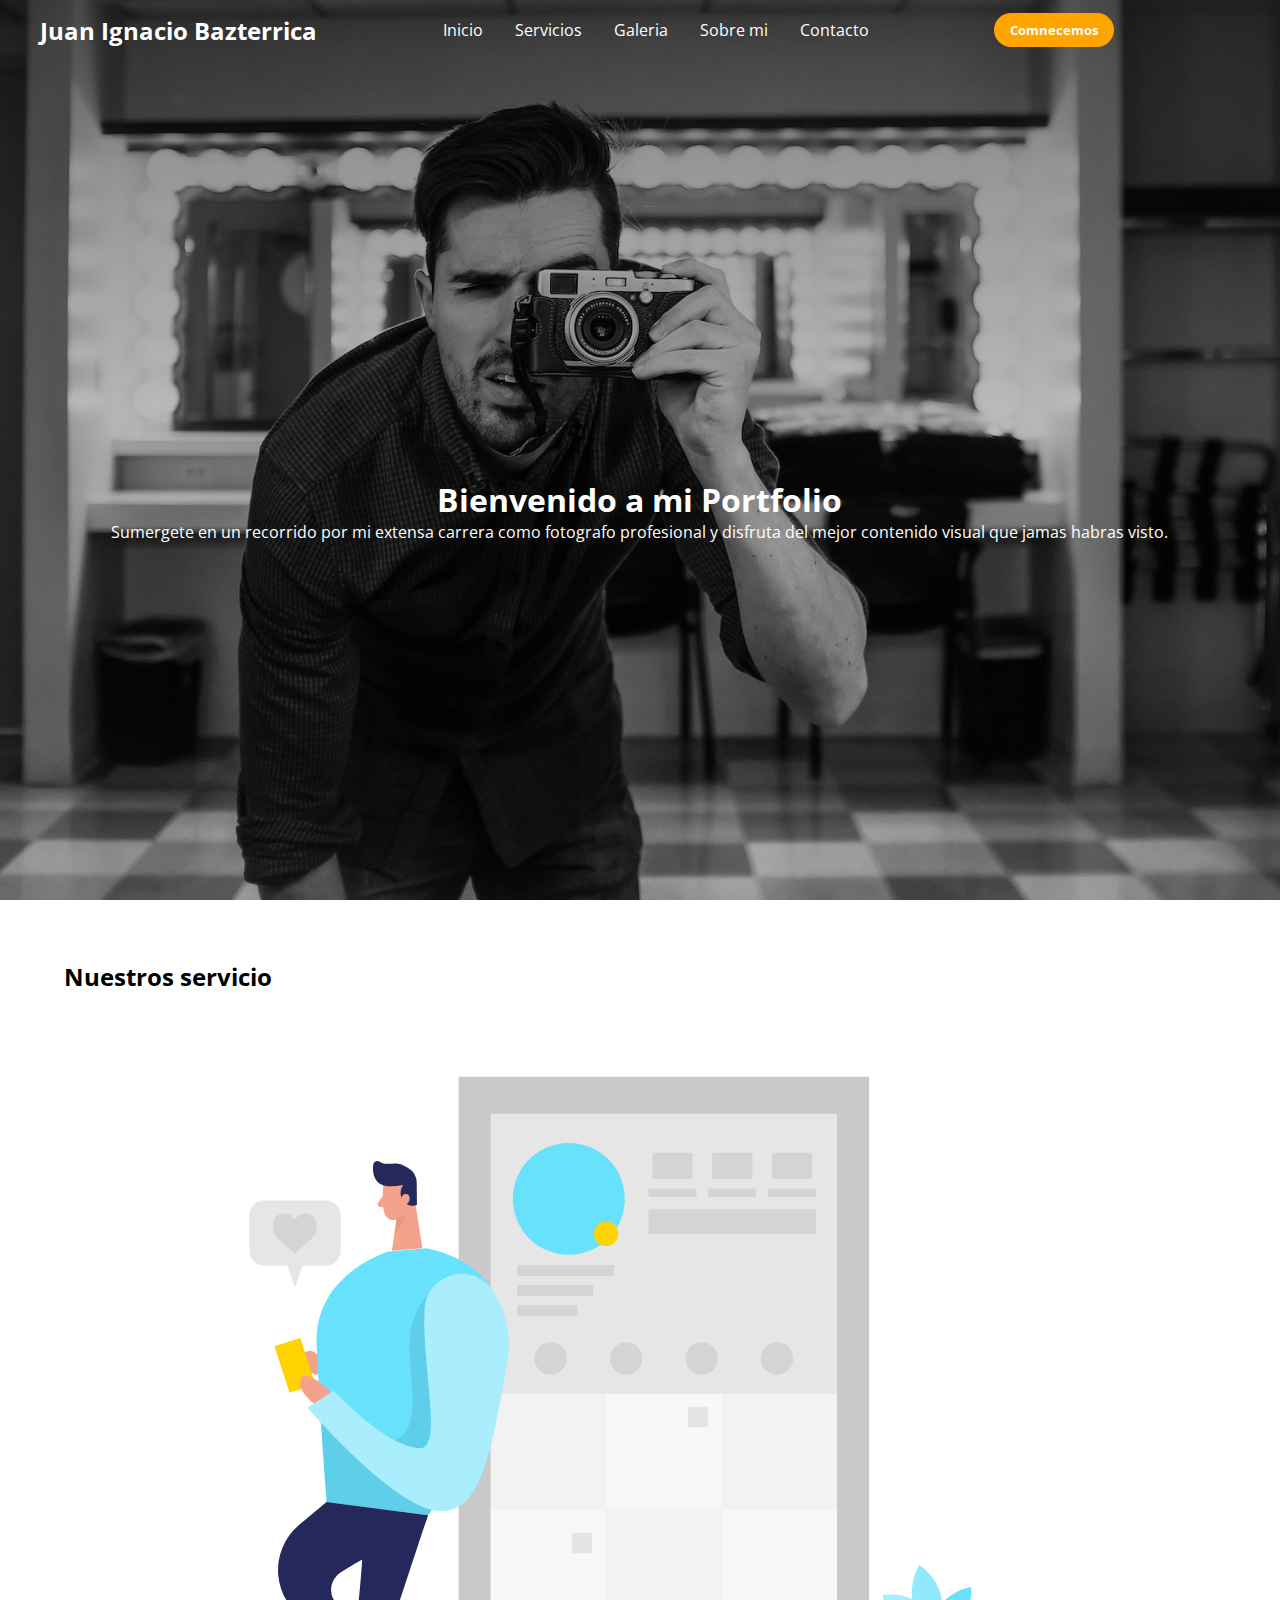
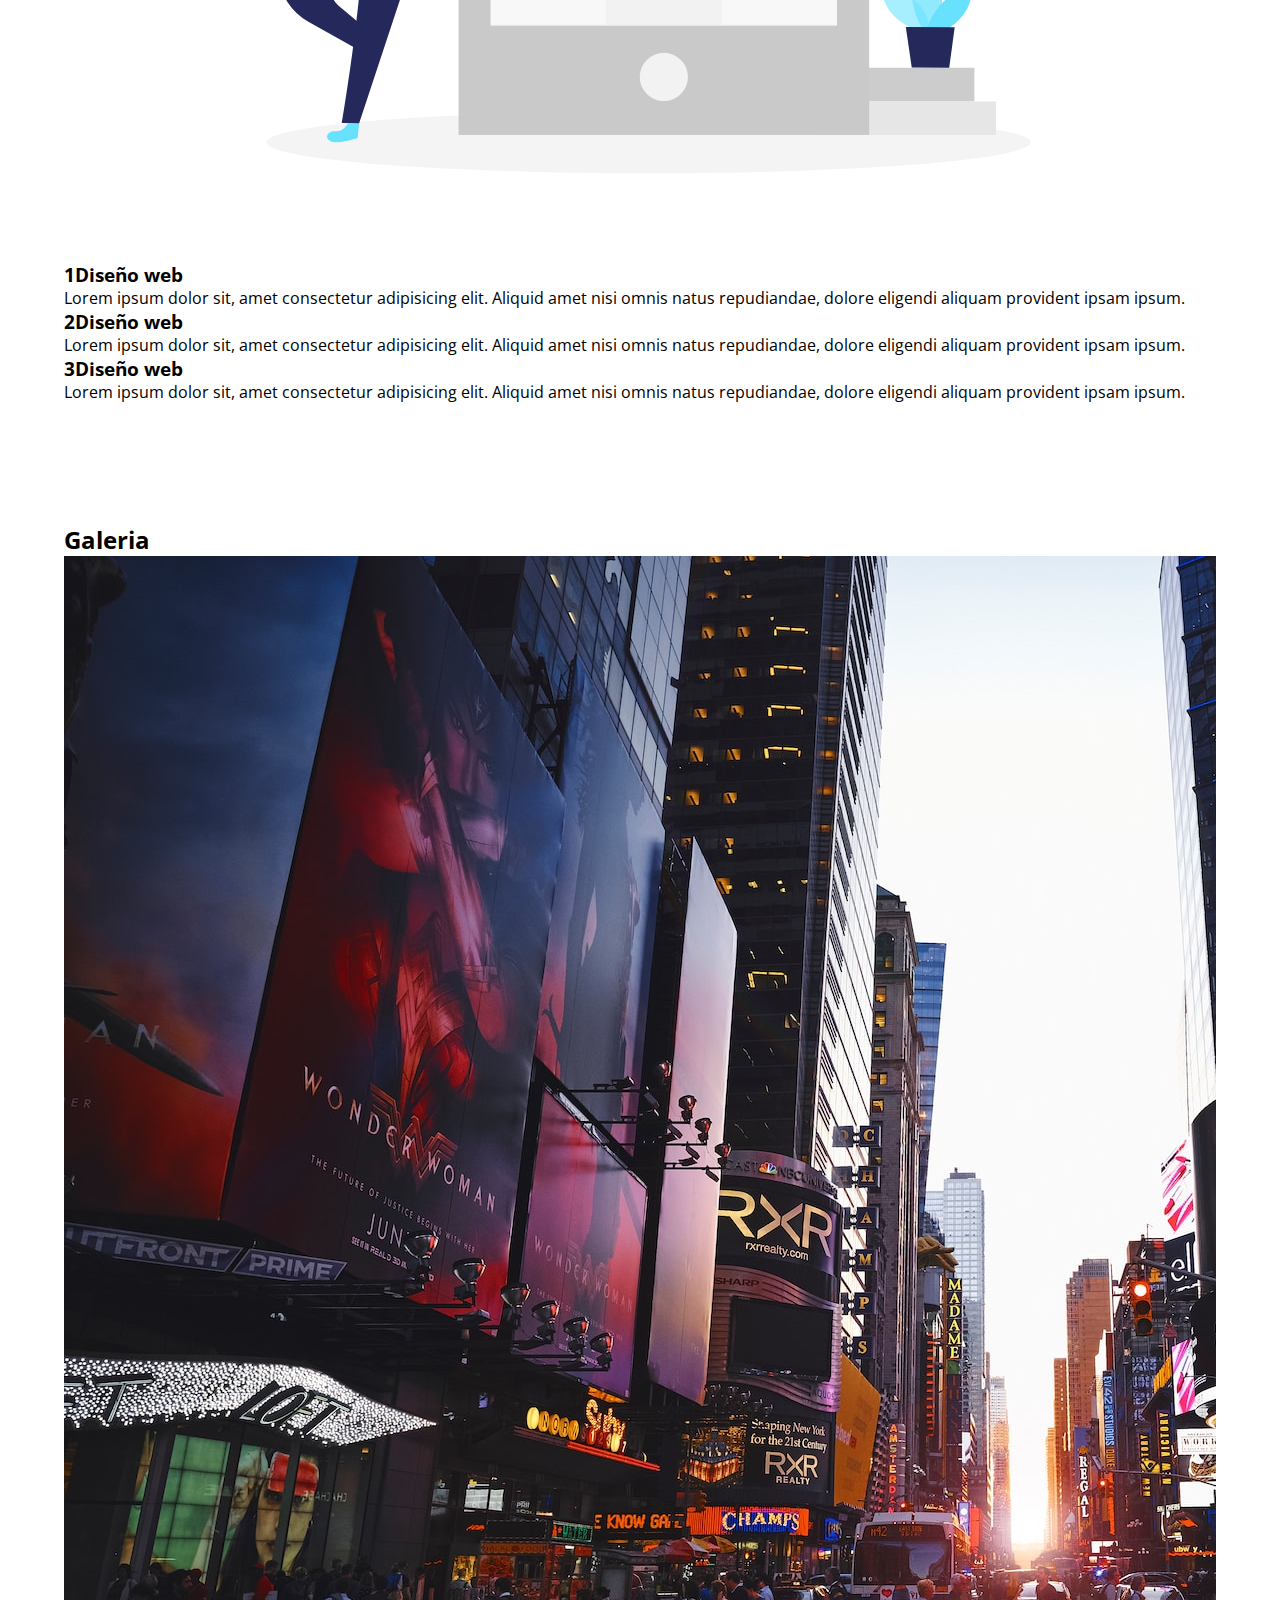
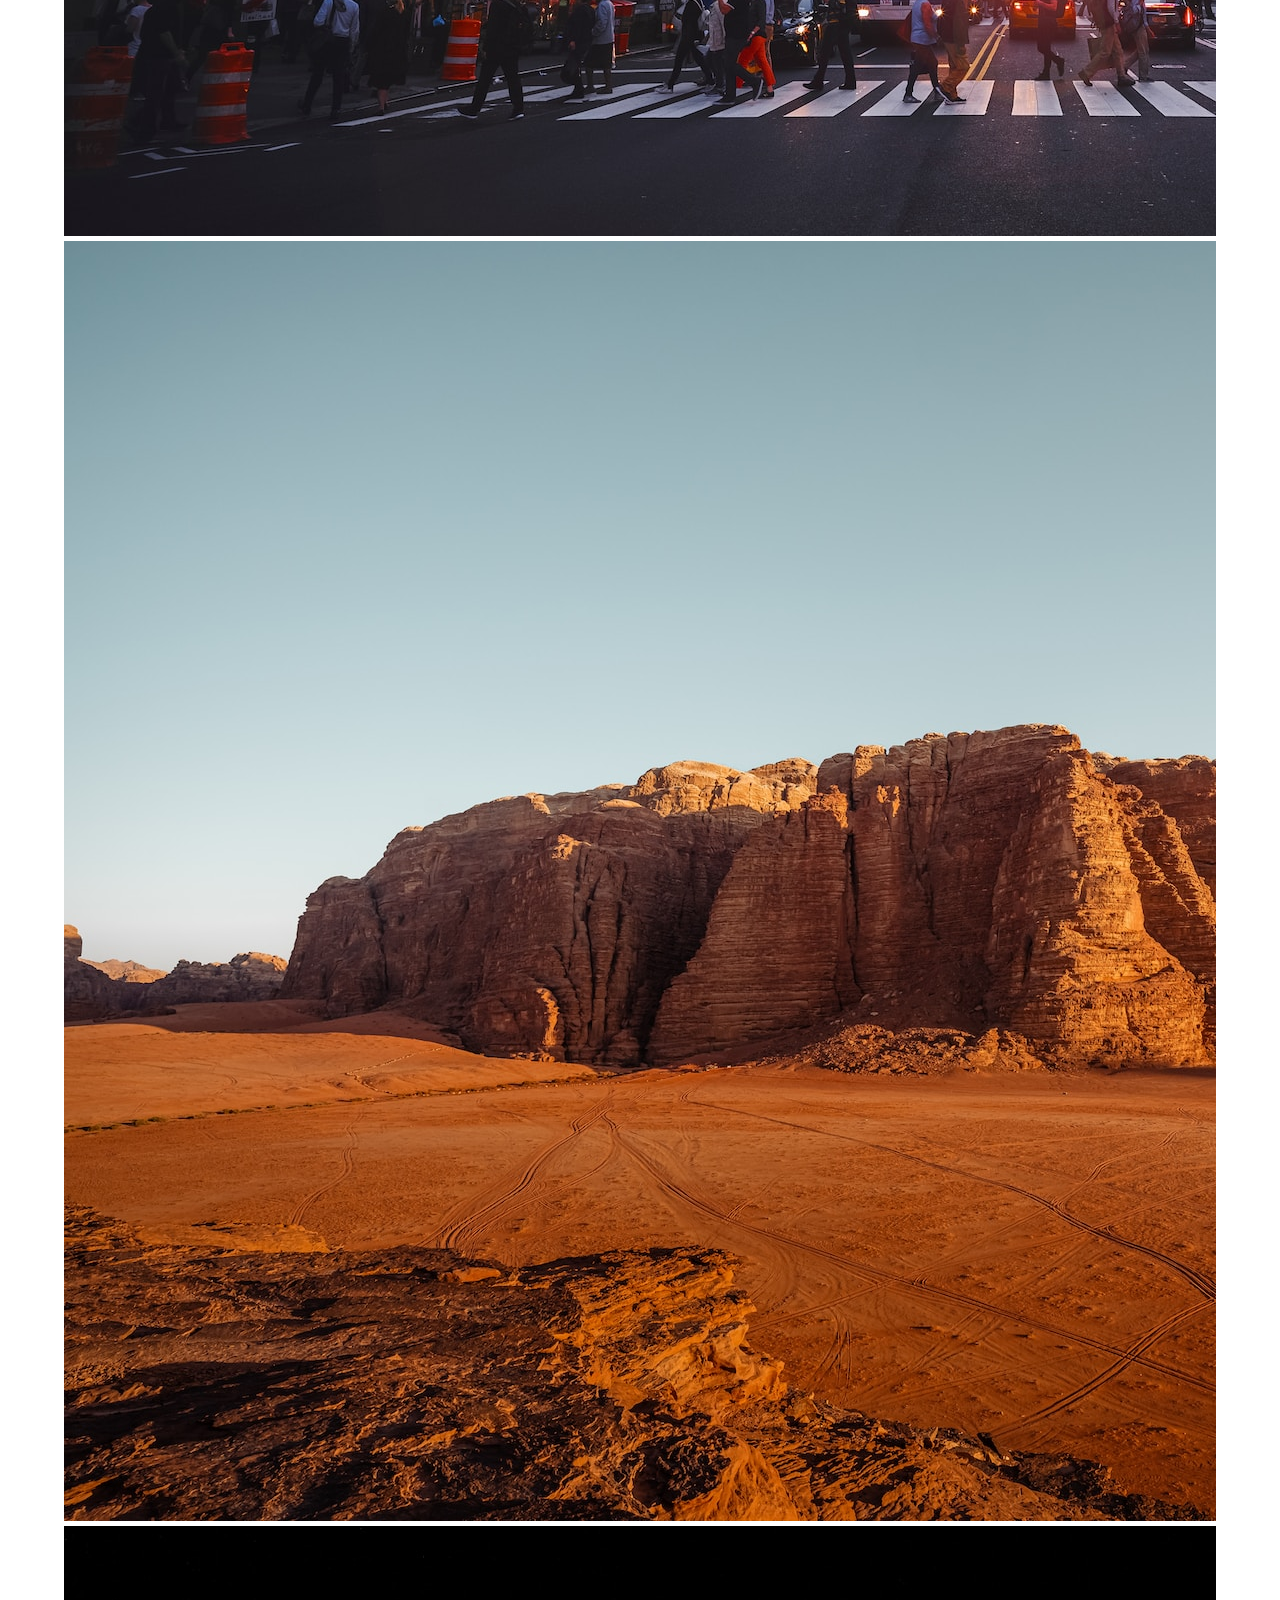
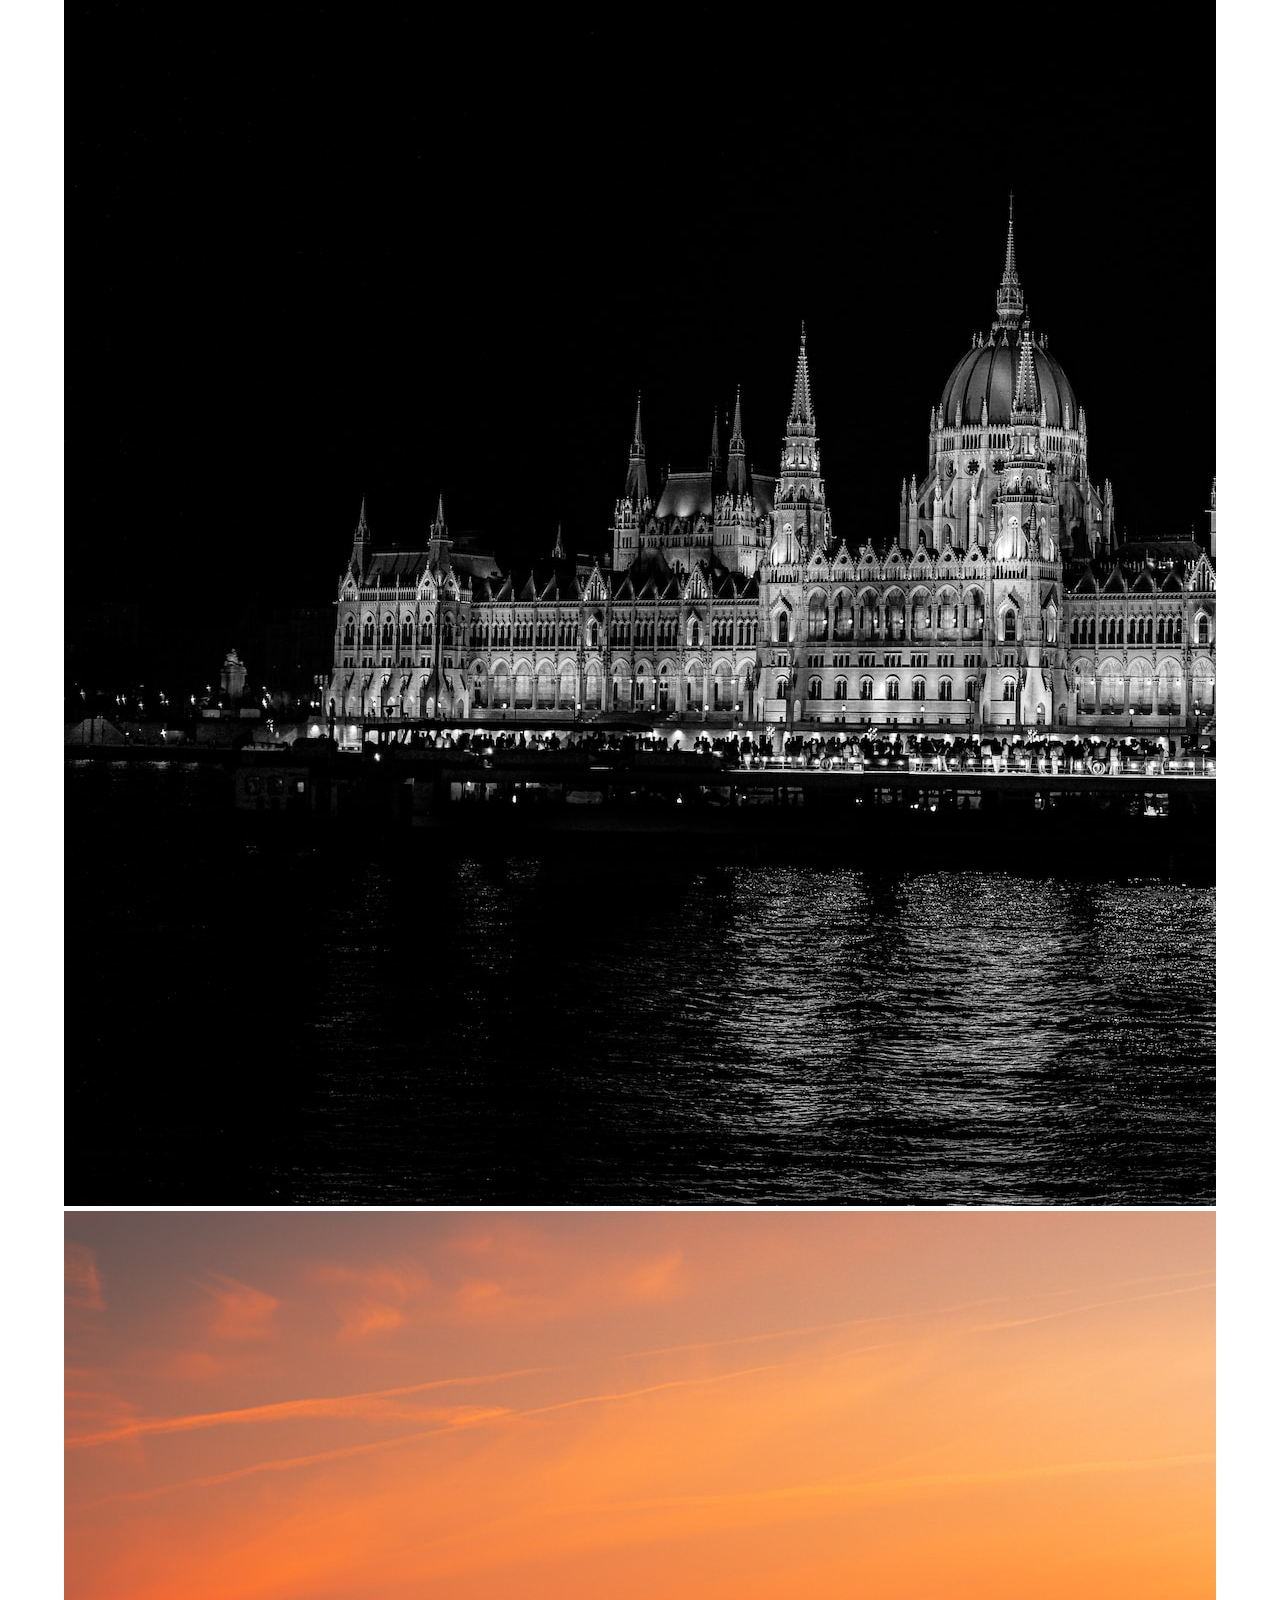
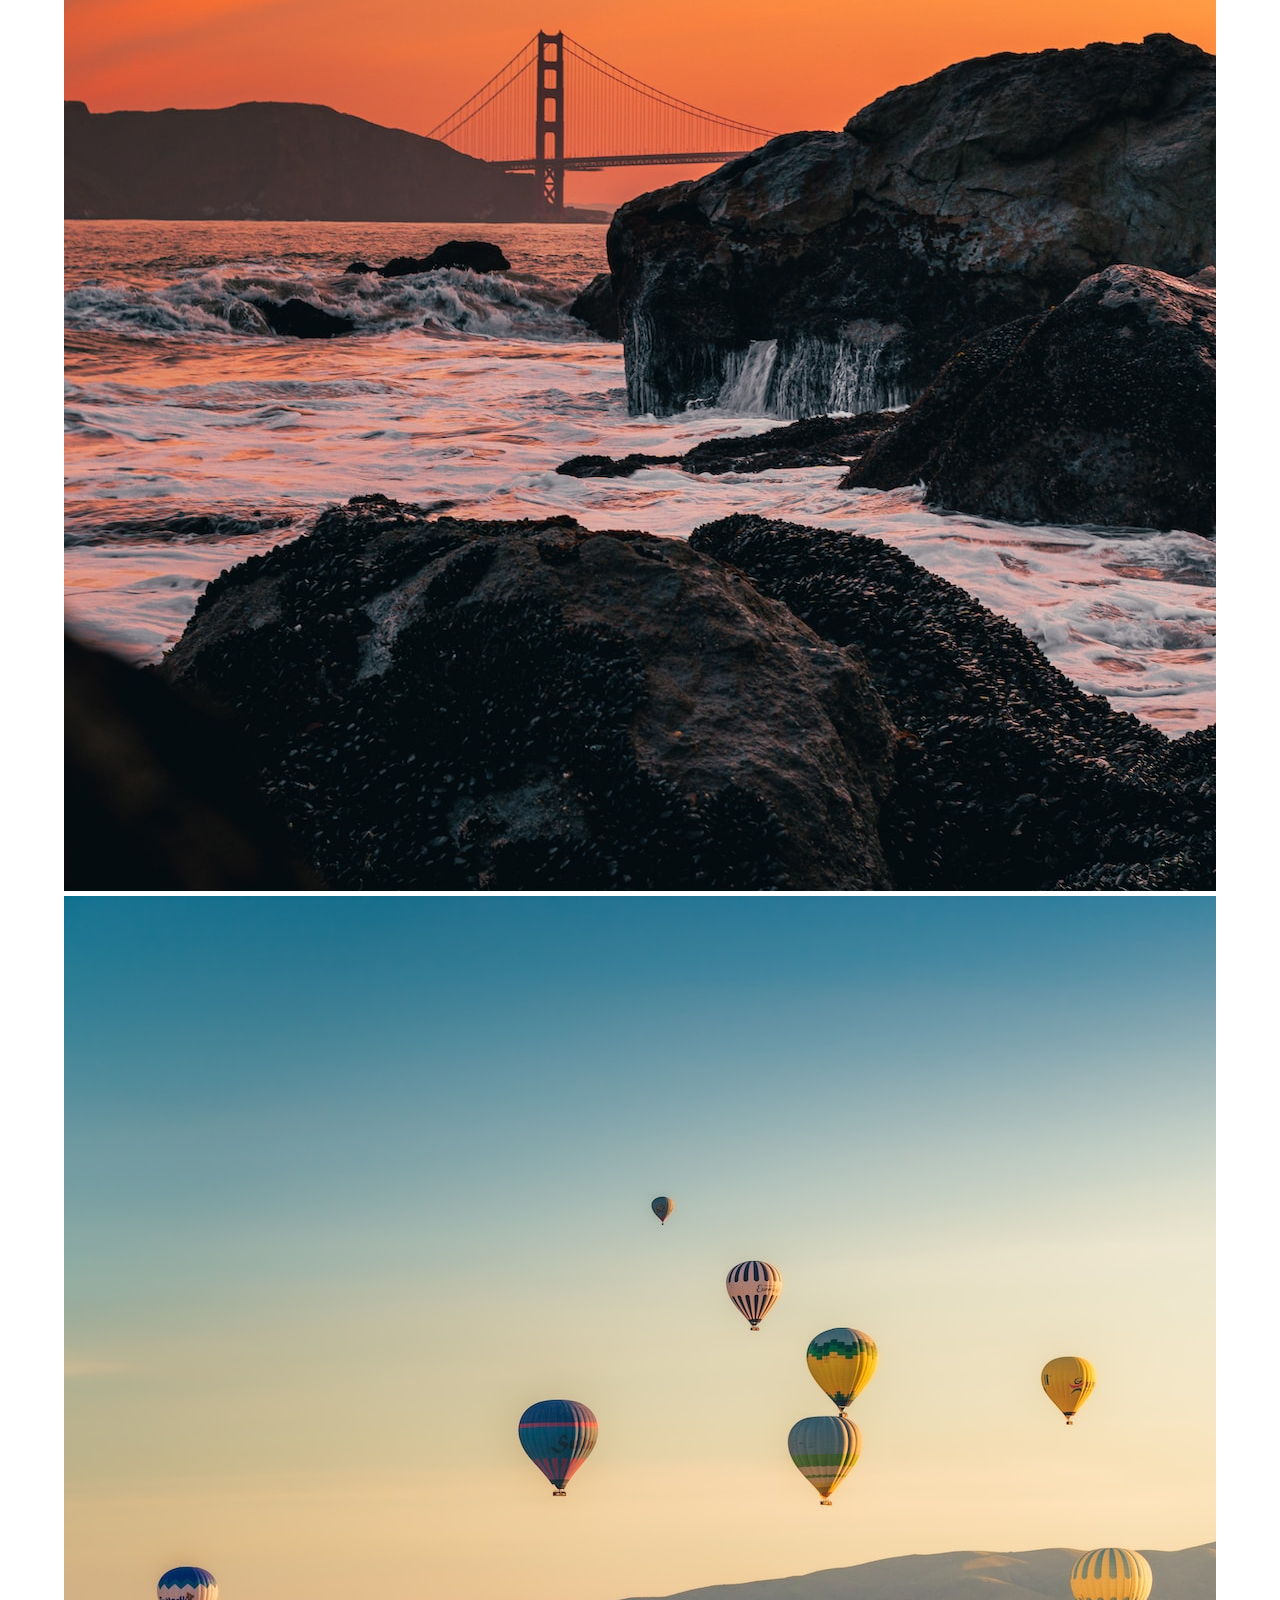
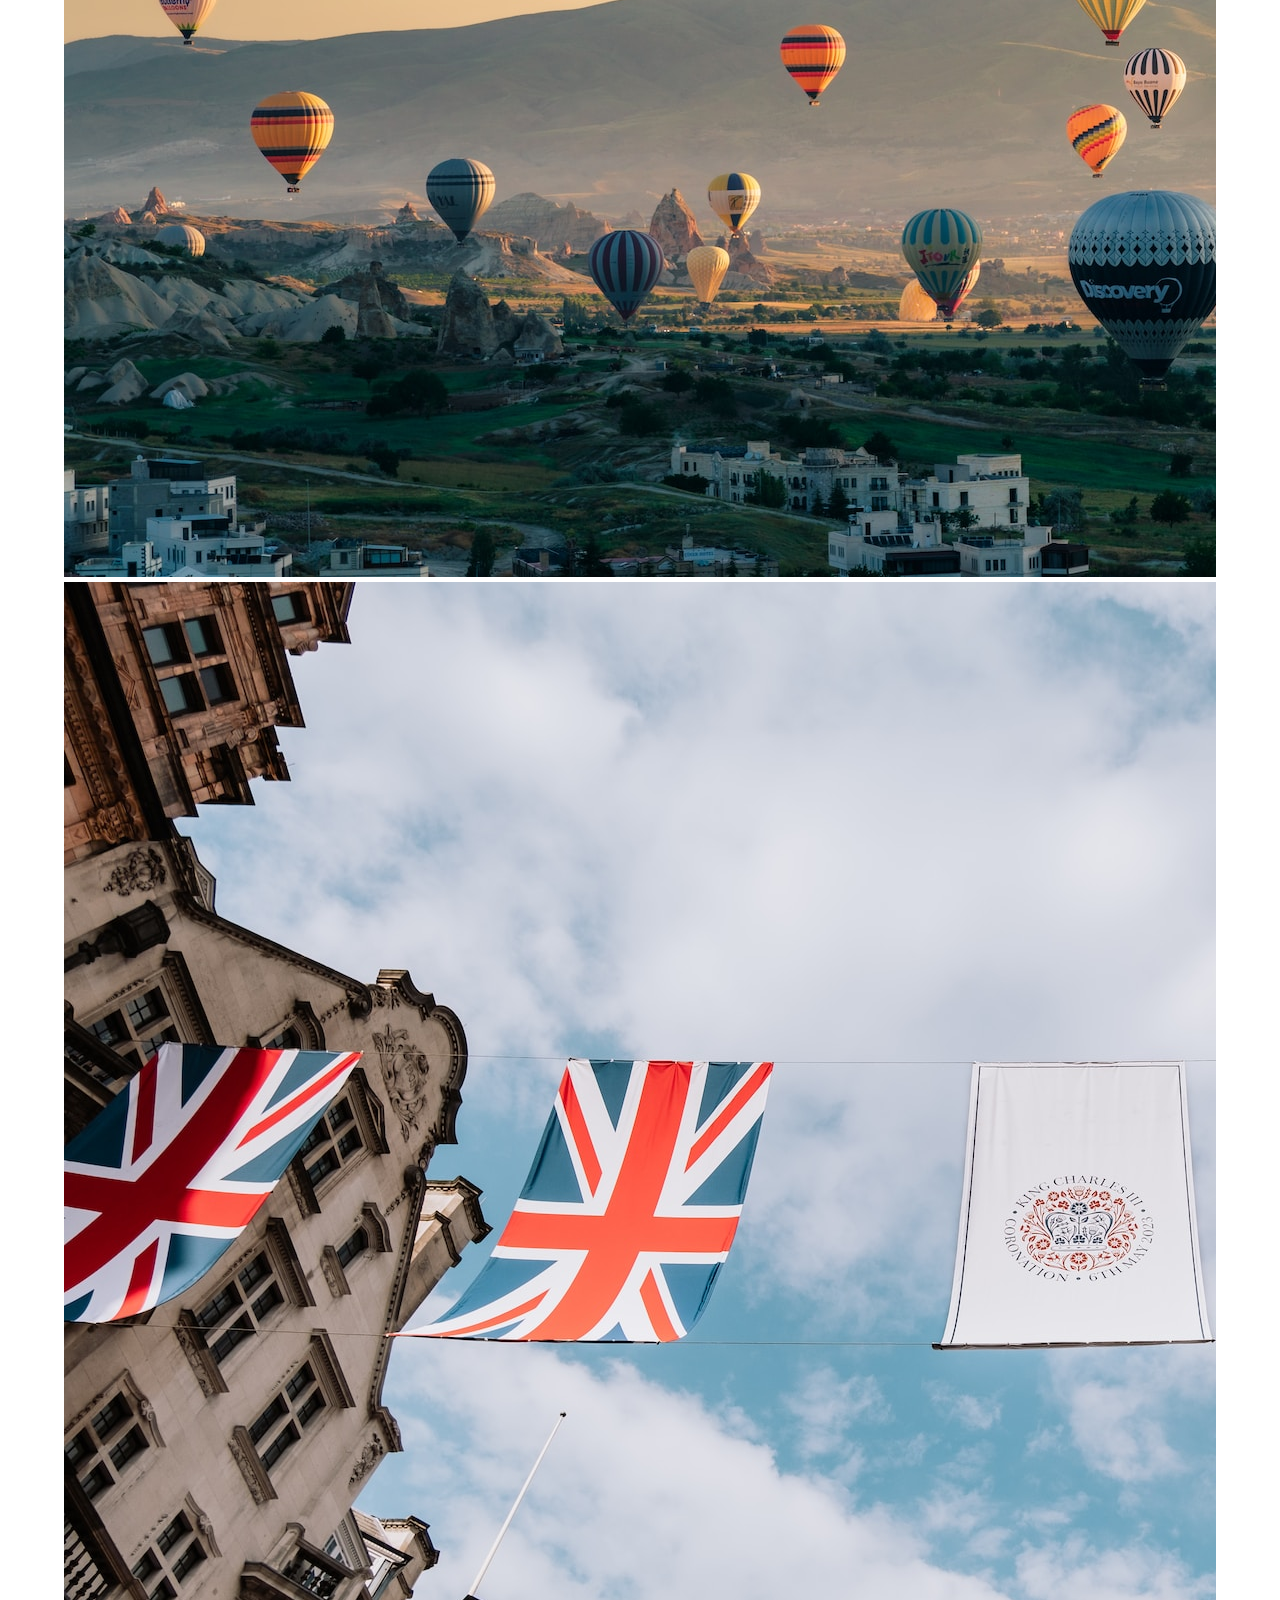
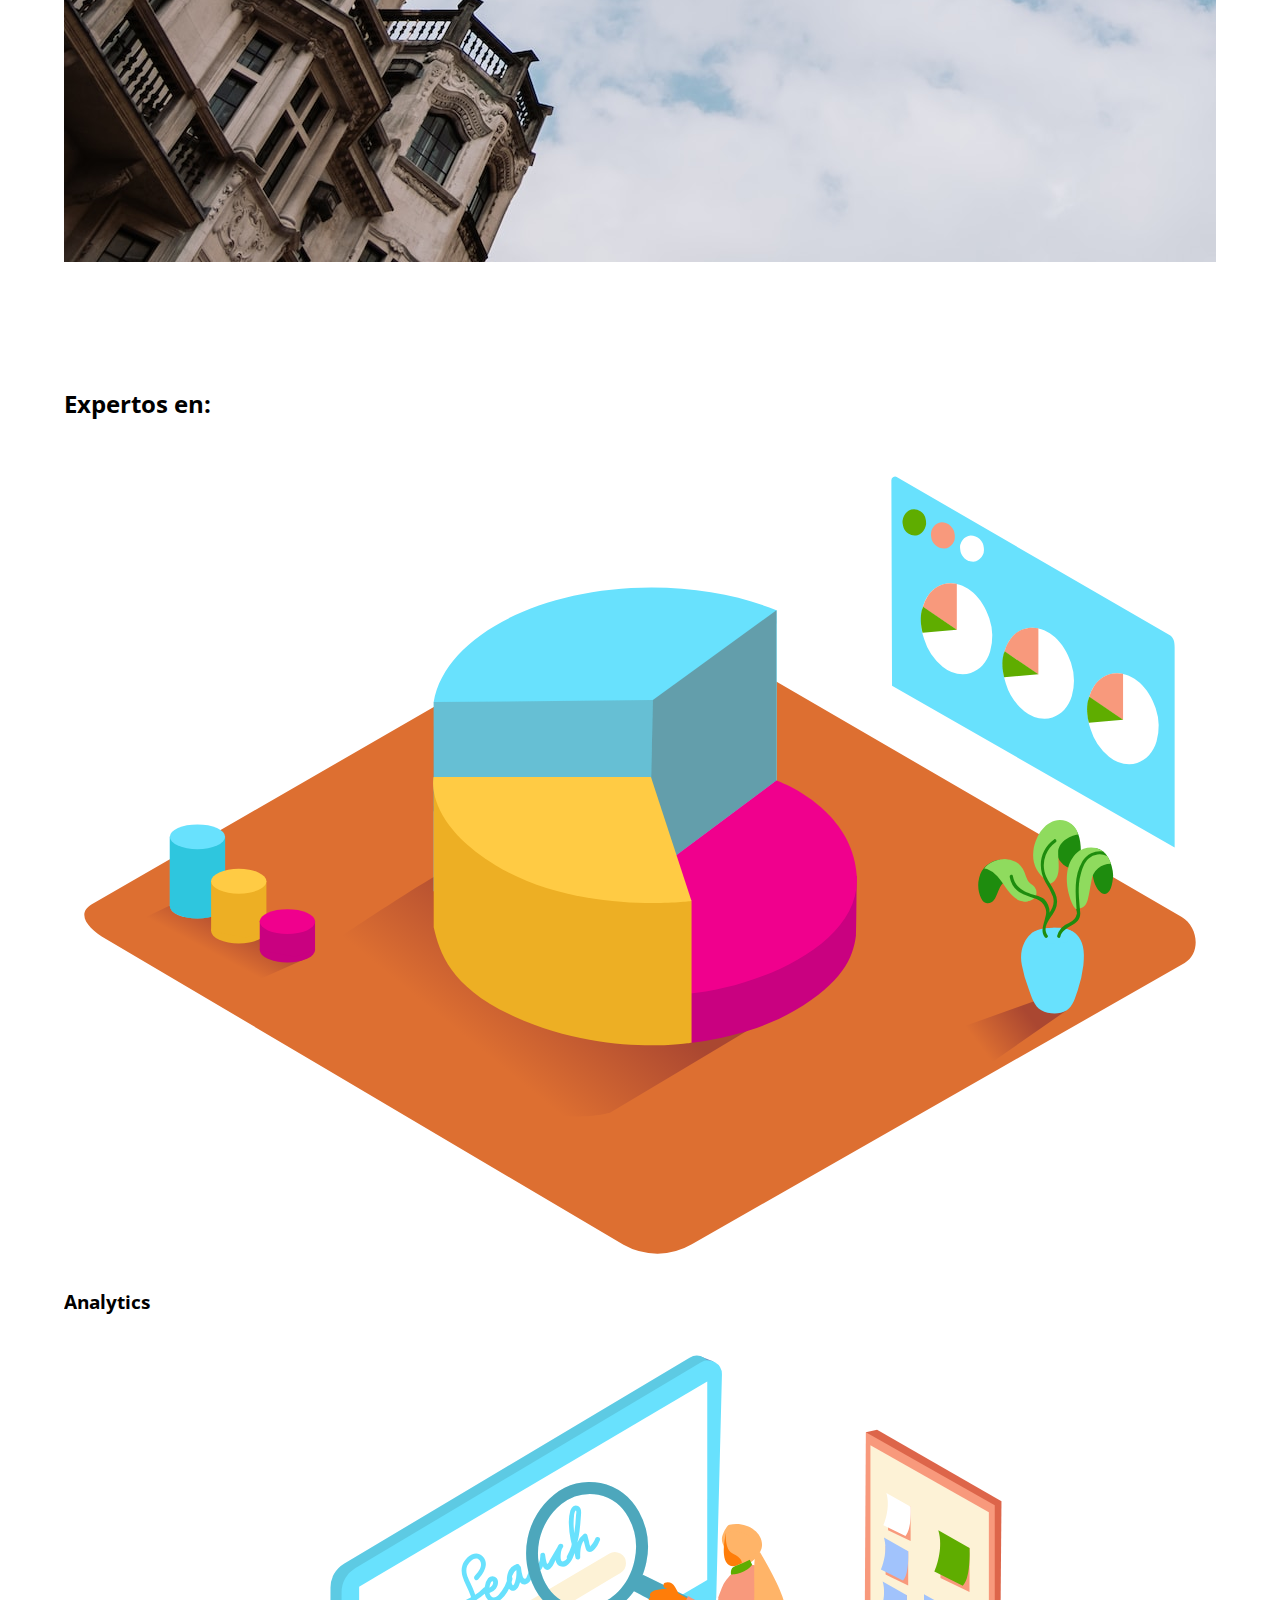
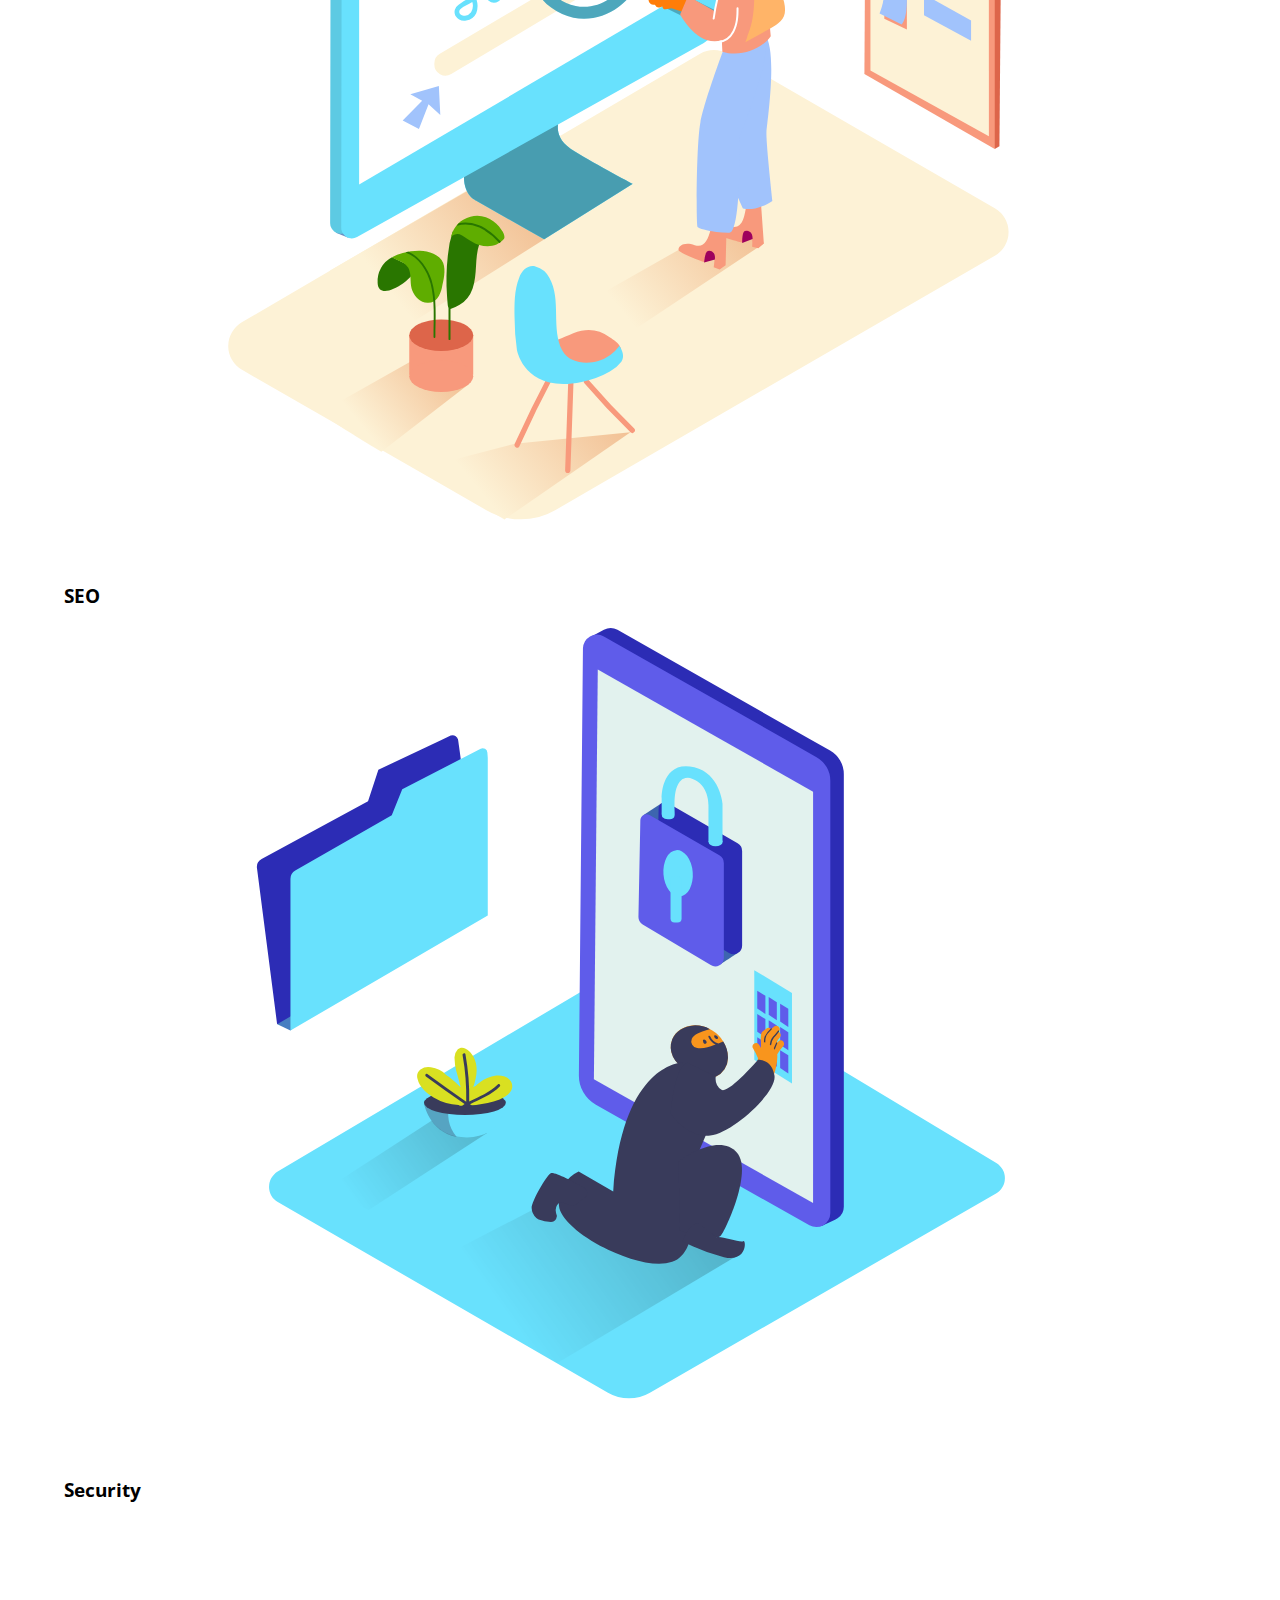
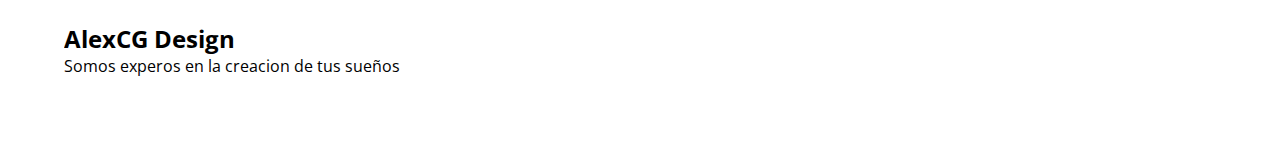
==== index.html @ 27627f61 "mi primer commit entrega Final" ====
<!DOCTYPE html>
<html lang="es">
  <head>
    <meta charset="UTF-8" />
    <meta http-equiv="X-UA-Compatible" content="IE=edge" />
    <meta name="viewport" content="width=device-width, initial-scale=1.0" />
    <link rel="Shortcut icon" href="./favicon.ico" type="image/png" />
    <link
      href="https://unpkg.com/boxicons@2.1.4/css/boxicons.min.css"
      rel="stylesheet"
    />
    <link rel="preconnect" href="https://fonts.googleapis.com" />
    <link rel="preconnect" href="https://fonts.gstatic.com" crossorigin />
    <link
      href="https://fonts.googleapis.com/css2?family=Open+Sans:wght@300;400;700&display=swap"
      rel="stylesheet"
    />
    <link
      rel="stylesheet"
      href="https://cdnjs.cloudflare.com/ajax/libs/font-awesome/6.4.0/css/all.min.css"
      integrity="sha512-iecdLmaskl7CVkqkXNQ/ZH/XLlvWZOJyj7Yy7tcenmpD1ypASozpmT/E0iPtmFIB46ZmdtAc9eNBvH0H/ZpiBw=="
      crossorigin="anonymous"
      referrerpolicy="no-referrer"
    />
    <link rel="stylesheet" href="./css/estilos.css" />
    <title>Juan Ignacio Bazterrica - Fotografia y Video Profesional</title>
  </head>
  <body>
    <header>
      <div class="navbar">
        <div class="logo"><a href="">Juan Ignacio Bazterrica</a></div>
        <ul class="links">
          <li><a href="#inicio">Inicio</a></li>
          <li><a href="#servicios">Servicios</a></li>
          <li><a href="#galeria">Galeria</a></li>
          <li><a href="#sobre_mi">Sobre mi</a></li>
          <li><a href="#contacto">Contacto</a></li>
        </ul>
        <!-- Hamburger menu -->
        <a href="" class="action_btn">Comnecemos</a>
        <div class="toggle_btn">
          <i class="fa-solid fa-bars"></i>
        </div>
      </div>

      <div class="dropdown_menu">
        <li><a href="#">Inicio</a></li>
        <li><a href="#">Fotografias</a></li>
        <li><a href="#">Mis videos</a></li>
        <li><a href="#">Sobre mi</a></li>
        <li><a href="#">Contacto</a></li>
        <li><a href="" class="action_btn">Comnecemos</a></li>
      </div>

      <div class="contenedor head">
        <h1 id="title">Bienvenido a mi Portfolio</h1>
        <p class="copy">
          Sumergete en un recorrido por mi extensa carrera como fotografo profesional y disfruta del mejor contenido
          visual que jamas habras visto.
        </p>
      </div>
    </header>

    <main>
      <section class="services contenedor" id="servicio">
        <h2 class="subtitulo">Nuestros servicio</h2>
        <div class="contenedor-servicio">
          <img
            src="./assets/img/cheklist.svg"
            alt="hombre repostando con su celular subiendo contenido"
          />
          <div class="checklist-servicio">
            <div class="service">
              <h3 class="n-service"><span class="number">1</span>Diseño web</h3>
              <p>
                Lorem ipsum dolor sit, amet consectetur adipisicing elit.
                Aliquid amet nisi omnis natus repudiandae, dolore eligendi
                aliquam provident ipsam ipsum.
              </p>
            </div>
            <div class="service">
              <h3 class="n-service"><span class="number">2</span>Diseño web</h3>
              <p>
                Lorem ipsum dolor sit, amet consectetur adipisicing elit.
                Aliquid amet nisi omnis natus repudiandae, dolore eligendi
                aliquam provident ipsam ipsum.
              </p>
            </div>
            <div class="service">
              <h3 class="n-service"><span class="number">3</span>Diseño web</h3>
              <p>
                Lorem ipsum dolor sit, amet consectetur adipisicing elit.
                Aliquid amet nisi omnis natus repudiandae, dolore eligendi
                aliquam provident ipsam ipsum.
              </p>
            </div>
          </div>
        </div>
      </section>
      <section class="gallery" id="portafolio">
        <div class="contenedor">
          <h2 class="subtitulos">Galeria</h2>
          <div class="contenedor-galeria">
            <img src="./assets/img/uno.jpg" alt="" class="img-galeria" />
            <img src="./assets/img/dos.jpg" alt="" class="img-galeria" />
            <img src="./assets/img/tres.jpg" alt="" class="img-galeria" />
            <img src="./assets/img/cuatro.jpg" alt="" class="img-galeria" />
            <img src="./assets/img/cinco.jpg" alt="" class="img-galeria" />
            <img src="./assets/img/seis.jpg" alt="" class="img-galeria" />
          </div>
        </div>
      </section>
      <!-- <section class="imagen-light">
        <img src="img/closeLight.svg" alt="" class="close">
        <img src="" alt="" class="agregar-imagen">
      </section> -->
      <section class="contenedor" id="expertos">
        <h2 class="subtitulo">Expertos en:</h2>
        <section class="experts">
          <div class="cont-expert">
            <img src="./assets/img/pie_chart.svg" alt="" />
            <h3 class="n-expert">Analytics</h3>
          </div>
          <div class="cont-expert">
            <img src="./assets/img/search_engine.svg" alt="" />
            <h3 class="n-expert">SEO</h3>
          </div>
          <div class="cont-expert">
            <img src="./assets/img/security.svg" alt="" />
            <h3 class="n-expert">Security</h3>
          </div>
        </section>
      </section>
    </main>

    <footer id="contacto">
      <div class="contenedor footer-content">
        <div class="contact-us">
          <h2 class="brand">AlexCG Design</h2>
          <p>Somos experos en la creacion de tus sueños</p>
        </div>
        <div class="social-media">
          <a href="./" class="social-media-icon">
            <i class="bx bxl-facebook"></i>
          </a>
          <a href="./" class="social-media-icon">
            <i class="bx bxl-instagram"></i>
          </a>
          <a href="./" class="social-media-icon">
            <i class="bx bxl-whatsapp"></i>
          </a>
        </div>
      </div>  
    </footer>
      
    <script src="js/menu.js"></script>
    <script src="js/lightbox.js"></script>
      

    <script>
      const toggleBtn = document.querySelector(".toggle_btn");
      const toggleBtnIcon = document.querySelector(".toggle_btn i");
      const dropDownMenu = document.querySelector(".dropdown_menu");

      toggleBtn.onclick = function () {
        dropDownMenu.classList.toggle("open");
        const isOpen = dropDownMenu.classList.contains("open");

        toggleBtnIcon.classList = isOpen
          ? "fa-solid fa-xmark"
          : "fa-solid fa-bars";
      };
    </script>
  </body>
</html>
---- css/estilos.css ----
* {
    margin: 0;
    padding: 0;
    box-sizing: border-box;
    font-family: 'Open Sans', sans-serif
}

:root{
    scroll-behavior: smooth;
}

body {
    height: 100vh;
    background-color: #ffffffca;
    

}

li {
    list-style: none
}

a {
    text-decoration: none;
    color: #fff;
    font-size: 1rem;
}

a:hover {
    color: orange;
}

/* HEADER*/

header {
    position: relative;
    padding: 0 2rem;

    height: 100vh;
    background: #C9CCD3;
    background-image: linear-gradient(to top, rgba(255, 255, 255, 0) 0%, rgba(0,0,0,0.50) 100%), url(../assets/img/fondo\ header\ 3.jpg);
    background-repeat: no-repeat;
    background-size: cover;
    background-position: center;
    background-attachment: fixed;
    
}

.head{
    padding: 0;
    height: 100%;
    display: flex;
    justify-content: center;
    align-items: center;
    flex-direction: column;
    color: #fff;
}


.navbar {
    width: 100%;
    height: 60px;
    max-width: 1200px;
    margin: 0 auto;
    display: flex;
    align-items: center;
    justify-content: space-between;
}

.navbar .logo a {
    font-size: 1.5rem;
    font-weight: bold;
}

.navbar .links {
    display: flex;
    gap: 2rem;
}

.navbar .toggle-btn {
    color: #fff;
    font-size: 1.5rem;
    cursor: pointer;
    display: none;
}

.action_btn {
    background-color: orange;
    color: #fff;
    padding: 0.5rem 1rem;
    border: none;
    outline: none;
    border-radius: 20px;
    font-size: 0.8rem;
    font-weight: bold;
    cursor: pointer;
    transition: scale 0.2 ease;
}

.action_btn:hover {
    scale: 1.05;
    color: #fff;
}

.action_btn:active {
    scale: 0.95;
}

/* DROPDOWN MENU */

.dropdown_menu {
    display: none;
    position: absolute;
    right: 2rem;
    height: 0;
    top: 60px;
    width: 300px;
    background: rgba(255, 255, 255, 0.1);
    backdrop-filter: blur(15px);
    border-radius: 10px;
    overflow: hidden;
    transition: height cubic-bezier(0.175, 0.885, 0.32, 1.275);
}

.dropdown_menu.open {
    height: 255px;
}

.dropdown_menu li {
    padding: 0.7rem;
    display: flex;
    align-items: center;
    justify-content: center;
}

.dropdown_menu .action_btn {
    width: 100%;
    display: flex;
    justify-content: center;
}




/* RESPONSIVE DESIGN */

@media (max-width: 992px) {

    .navbar .links,
    .action_btn {
        display: none;
    }

    .navbar .toggle-btn {
        display: block;
    }

    .navbar_menu {
        display: block;
    }

    .dropdown_menu{
        display: block;
    }
}

@media (max-width: 576px) {
    .dropdown_menu{
        left: 2rem;
        width: unset;
    }
}

/*CONTENEDORES*/

.contenedor{
    width: 90%;
    max-width: 1200px;
    overflow: hidden;
    margin: auto;
    padding: 60px 0;
}
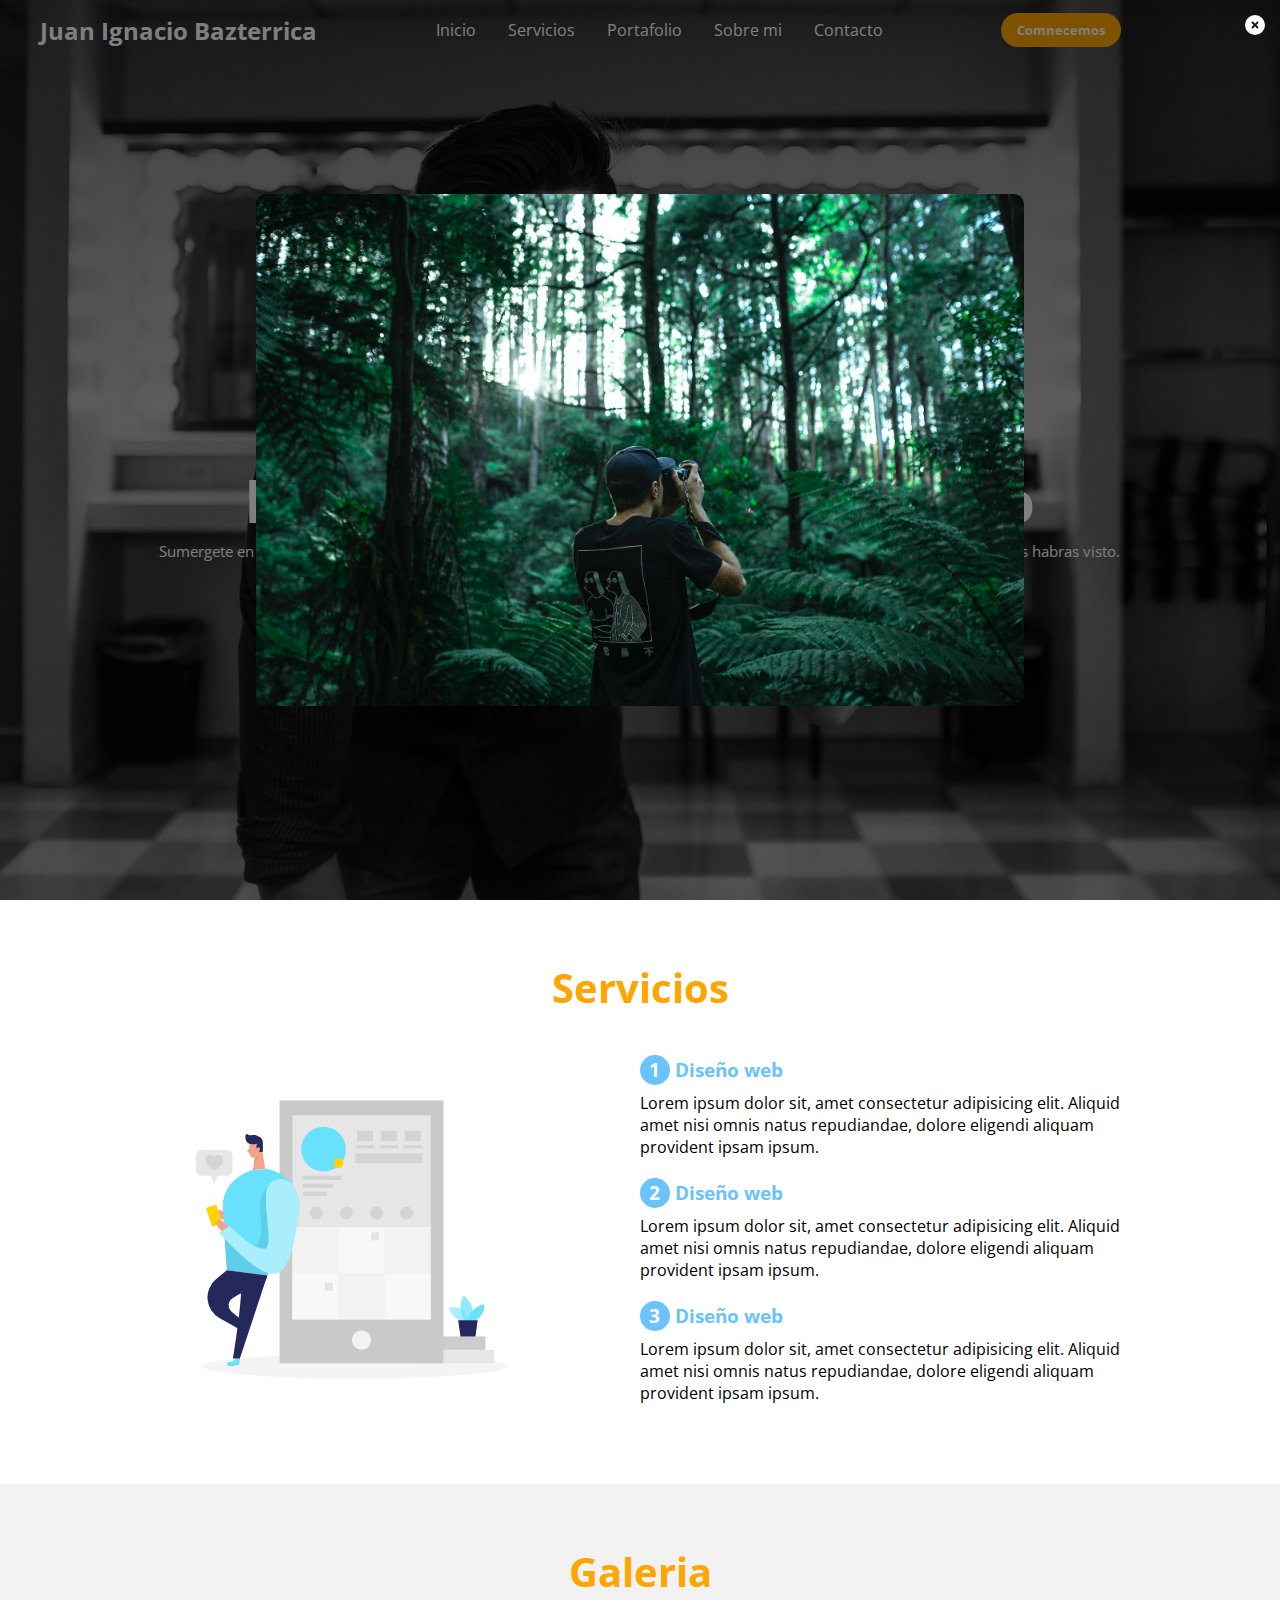
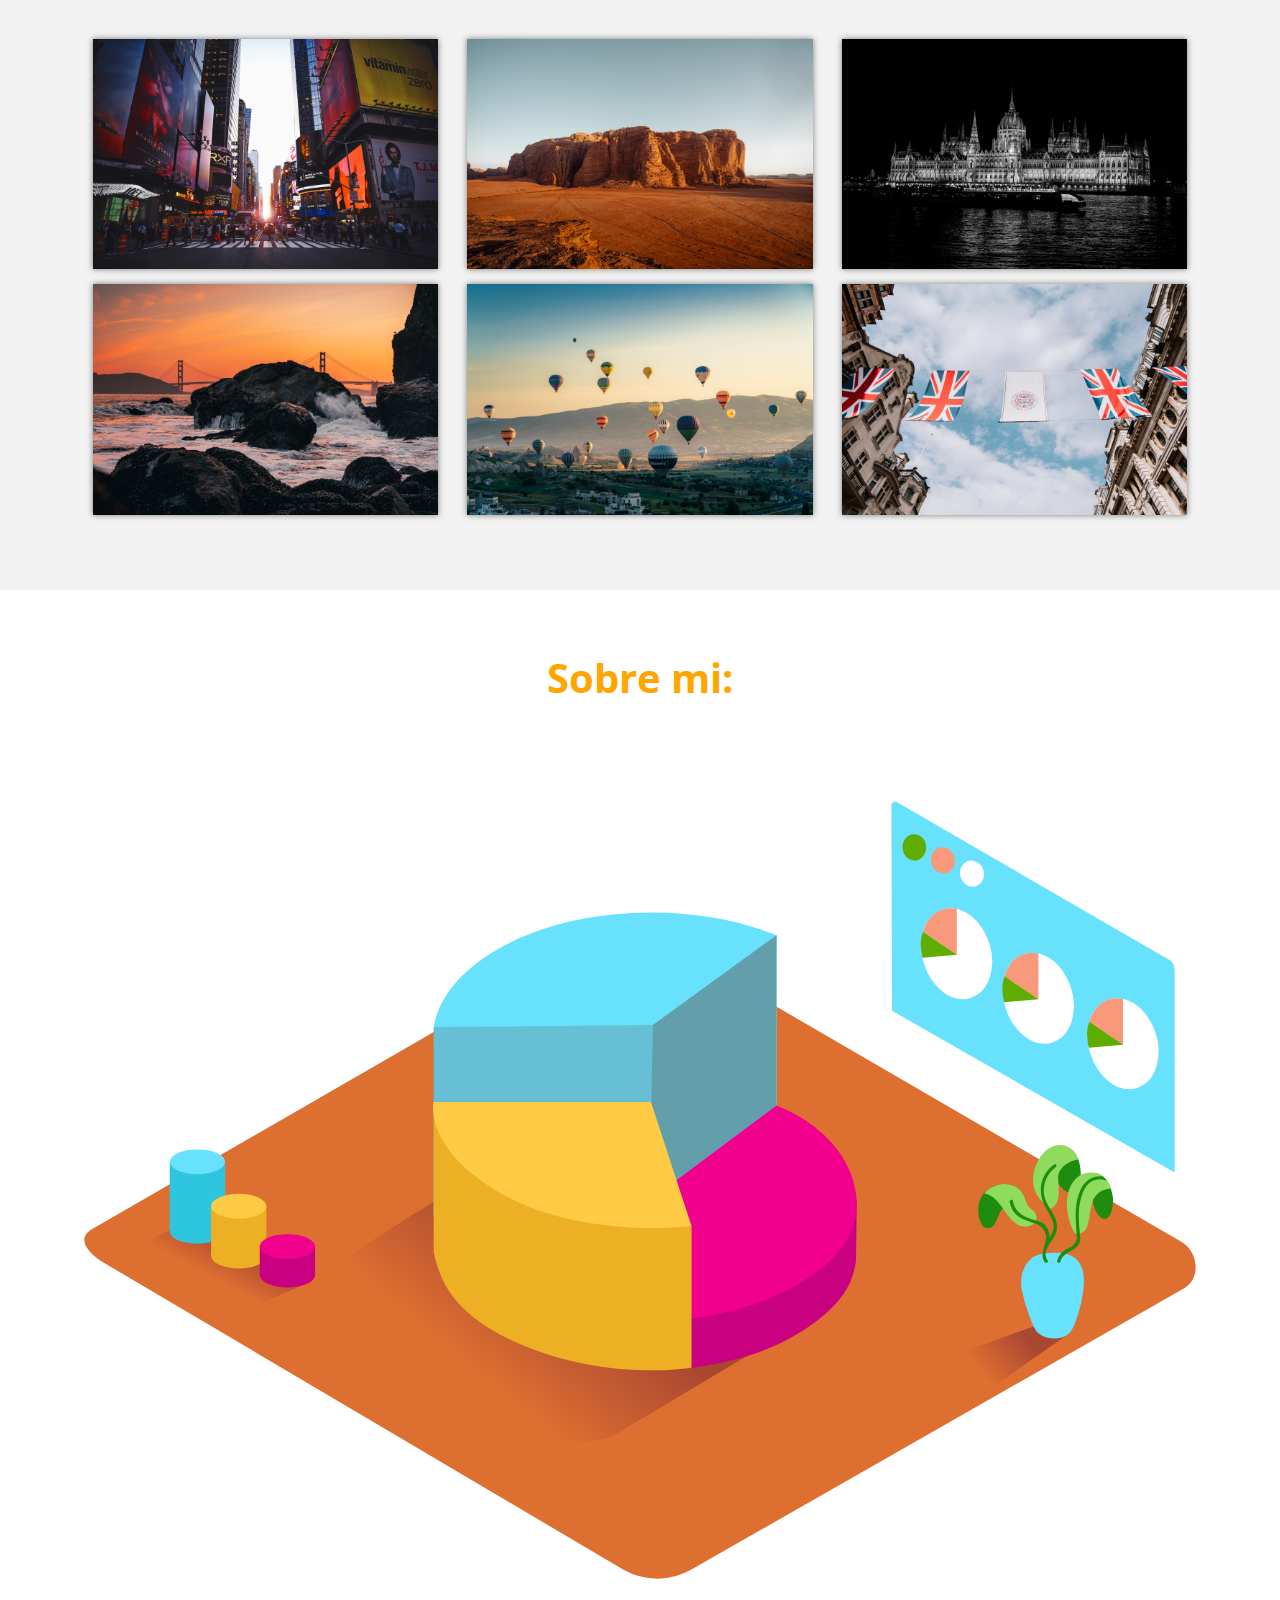
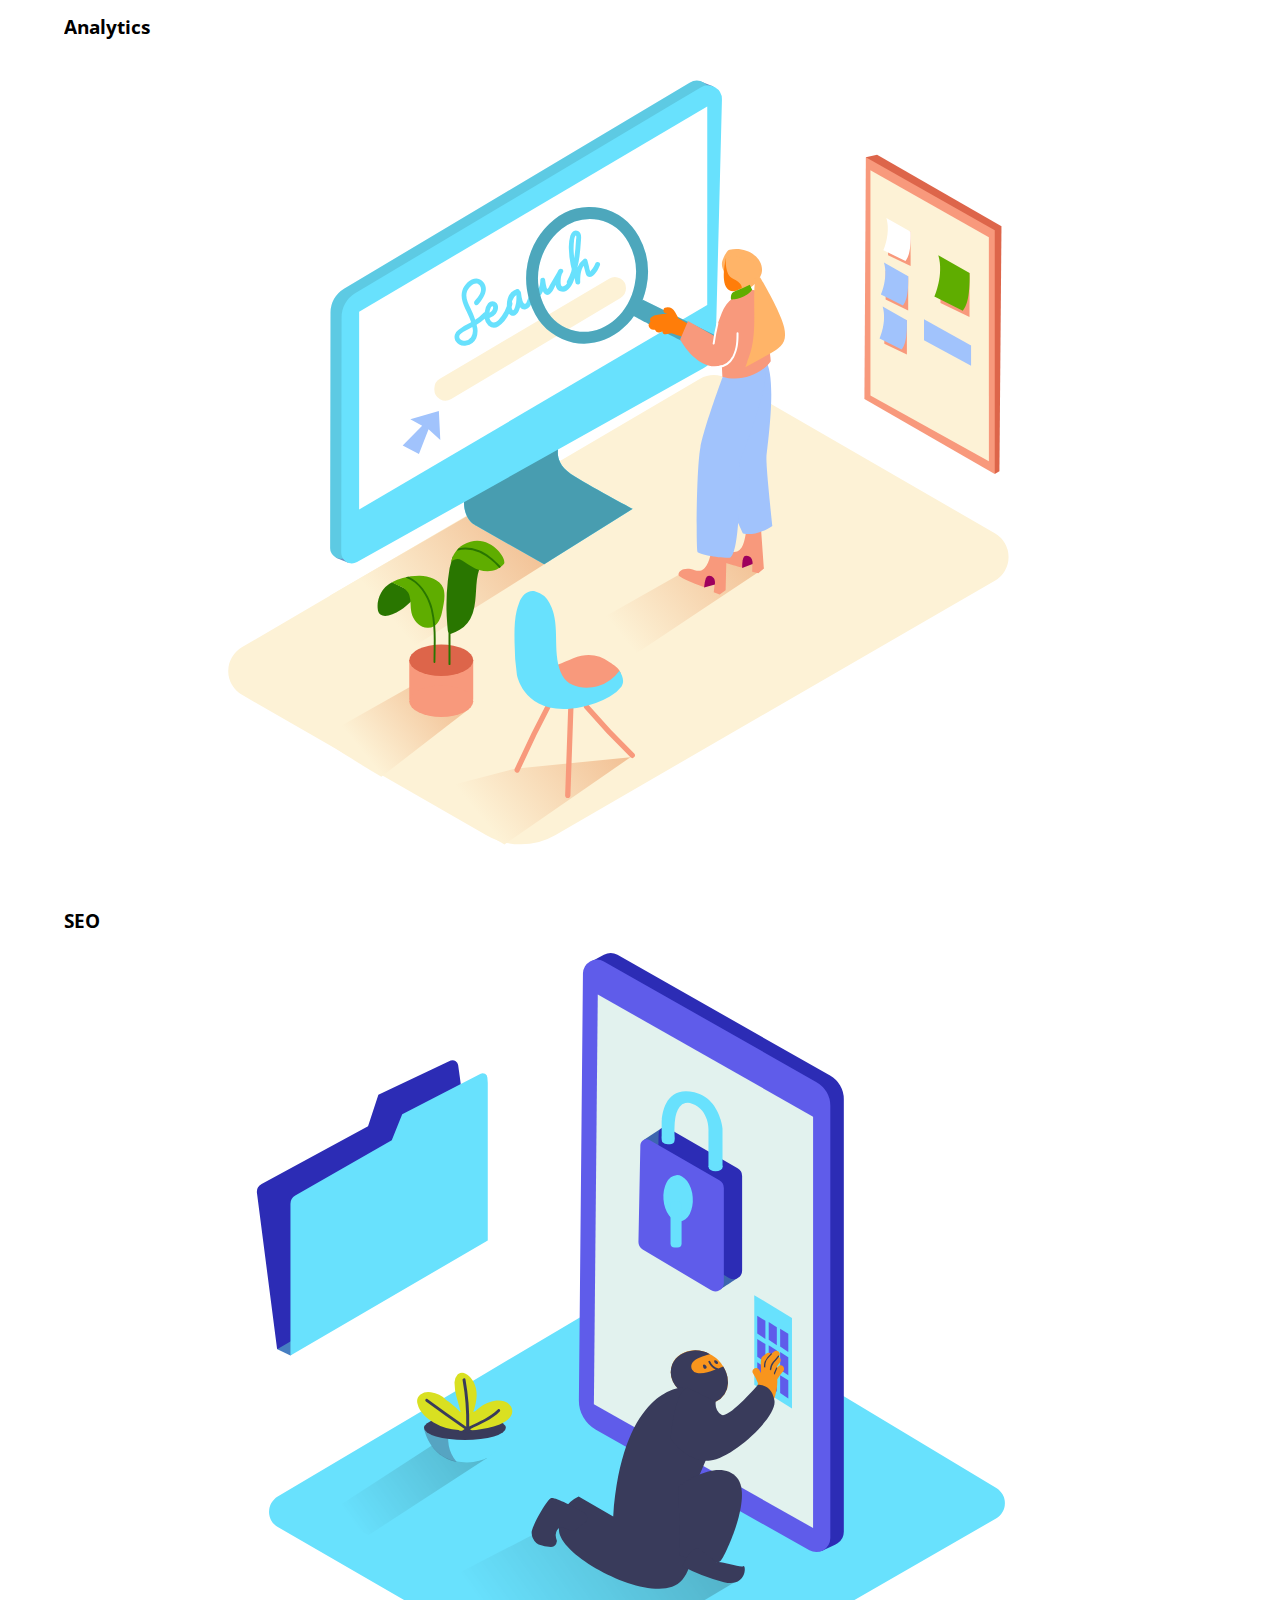
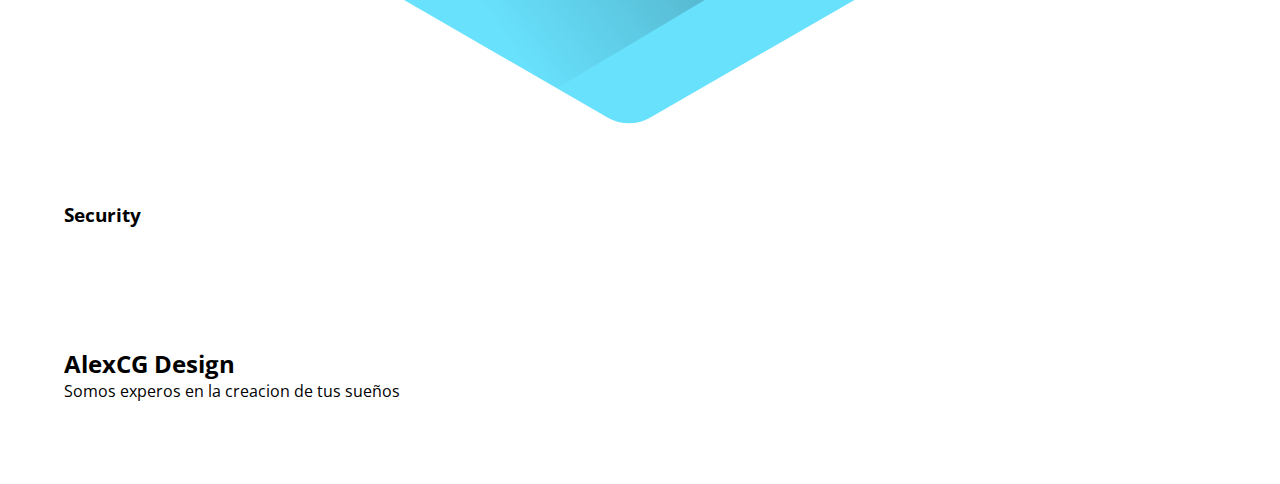
==== commit dd680f1b: "segundo commit en PF REY" ====
--- a/index.html
+++ b/index.html
@@ -31,8 +31,8 @@
         <div class="logo"><a href="">Juan Ignacio Bazterrica</a></div>
         <ul class="links">
           <li><a href="#inicio">Inicio</a></li>
-          <li><a href="#servicios">Servicios</a></li>
-          <li><a href="#galeria">Galeria</a></li>
+          <li><a href="#servicio">Servicios</a></li>
+          <li><a href="#portafolio">Portafolio</a></li>
           <li><a href="#sobre_mi">Sobre mi</a></li>
           <li><a href="#contacto">Contacto</a></li>
         </ul>
@@ -44,16 +44,16 @@
       </div>
 
       <div class="dropdown_menu">
-        <li><a href="#">Inicio</a></li>
-        <li><a href="#">Fotografias</a></li>
-        <li><a href="#">Mis videos</a></li>
-        <li><a href="#">Sobre mi</a></li>
-        <li><a href="#">Contacto</a></li>
+        <li><a href="#inicio">Inicio</a></li>
+        <li><a href="#servicio">Servicios</a></li>
+        <li><a href="#portafolio">Portafolio</a></li>
+        <li><a href="#sobre_mi">Sobre mi</a></li>
+        <li><a href="#contacto">Contacto</a></li>
         <li><a href="" class="action_btn">Comnecemos</a></li>
       </div>
 
       <div class="contenedor head">
-        <h1 id="title">Bienvenido a mi Portfolio</h1>
+        <h1 class="titulo" id="title">Bienvenido a mi Portafolio</h1>
         <p class="copy">
           Sumergete en un recorrido por mi extensa carrera como fotografo profesional y disfruta del mejor contenido
           visual que jamas habras visto.
@@ -62,8 +62,8 @@
     </header>
 
     <main>
-      <section class="services contenedor" id="servicio">
-        <h2 class="subtitulo">Nuestros servicio</h2>
+      <section class="contenedor" id="servicio">
+        <h2 class="subtitulo">Servicios</h2>
         <div class="contenedor-servicio">
           <img
             src="./assets/img/cheklist.svg"
@@ -99,7 +99,7 @@
       </section>
       <section class="gallery" id="portafolio">
         <div class="contenedor">
-          <h2 class="subtitulos">Galeria</h2>
+          <h2 class="subtitulo">Galeria</h2>
           <div class="contenedor-galeria">
             <img src="./assets/img/uno.jpg" alt="" class="img-galeria" />
             <img src="./assets/img/dos.jpg" alt="" class="img-galeria" />
@@ -110,12 +110,12 @@
           </div>
         </div>
       </section>
-      <!-- <section class="imagen-light">
-        <img src="img/closeLight.svg" alt="" class="close">
-        <img src="" alt="" class="agregar-imagen">
-      </section> -->
-      <section class="contenedor" id="expertos">
-        <h2 class="subtitulo">Expertos en:</h2>
+      <section class="imagen-light">
+        <img src="./assets/img/closeLight.svg" alt="" class="close">
+        <img src="./assets/img/fondo header 2.jpg" alt="" class="agregar-imagen">
+      </section>
+      <section class="contenedor" id="sobre_mi">
+        <h2 class="subtitulo">Sobre mi:</h2>
         <section class="experts">
           <div class="cont-expert">
             <img src="./assets/img/pie_chart.svg" alt="" />
--- a/css/estilos.css
+++ b/css/estilos.css
@@ -53,6 +53,108 @@
     justify-content: center;
     align-items: center;
     flex-direction: column;
+    color: #fff;
+}
+
+.titulo {
+    font-size: 60px;
+
+}
+
+.copy {
+    font-weight: 300px;
+    font-size: 15px;
+}
+
+/* SERVICIOS */
+
+.subtitulo {
+    text-align: center;
+    font-weight: 300px;
+    /* color: #967dcf; */
+    color: orange;
+    margin-bottom: 40px;
+    font-size: 40px;
+}
+
+.contenedor-servicio{
+    display: flex;
+    justify-content: space-evenly;
+    align-items: center;
+    flex-wrap: wrap;
+}
+
+.contenedor-servicio img{
+    width: 40%;
+}
+
+.checklist-servicio{
+    width: 45%;
+}
+
+.service{
+    margin-bottom: 20px;
+}
+
+.n-service{
+    margin-bottom: 7px;
+    color: rgb(106, 195, 251);
+}
+
+.number{
+    display: inline-block;
+    background-color: rgb(106, 195, 251);
+    color: #fff;
+    width: 30px;
+    height: 30px;
+    text-align: center;
+    border-radius: 50%;
+    font-weight: 700;
+    line-height: 30px;
+    margin-right: 5px;
+}
+
+.gallery{
+    background: #f2f2f2;
+}
+
+.contenedor-galeria{
+    display: flex;
+    justify-content: space-evenly;
+    flex-wrap: wrap;
+}
+
+.img-galeria{
+    width: 30%;
+    display: block;
+    margin-bottom: 15px;
+    box-shadow: 0 0 6px rgba(0,0,0, .5);
+    cursor: pointer;
+}
+
+.imagen-light{
+    position: fixed;
+    background: rgba(0,0,0,.5);
+    width: 100%;
+    height: 100%;
+    top: 0;
+    left: 0;
+    display: flex;
+    justify-content: center;
+    align-items: center;
+}
+
+.agregar-imagen{
+    width: 60%;
+    border-radius: 10px;
+}
+
+.close{
+    position: absolute;
+    top: 15px;
+    right: 15px;
+    width: 20px;
+    cursor: pointer;
     color: #fff;
 }
 
@@ -123,7 +225,7 @@
 }
 
 .dropdown_menu.open {
-    height: 255px;
+    height: 275px;
 }
 
 .dropdown_menu li {
@@ -137,6 +239,10 @@
     width: 100%;
     display: flex;
     justify-content: center;
+}
+
+.fa-solid{
+    position: fixed;
 }
 
 
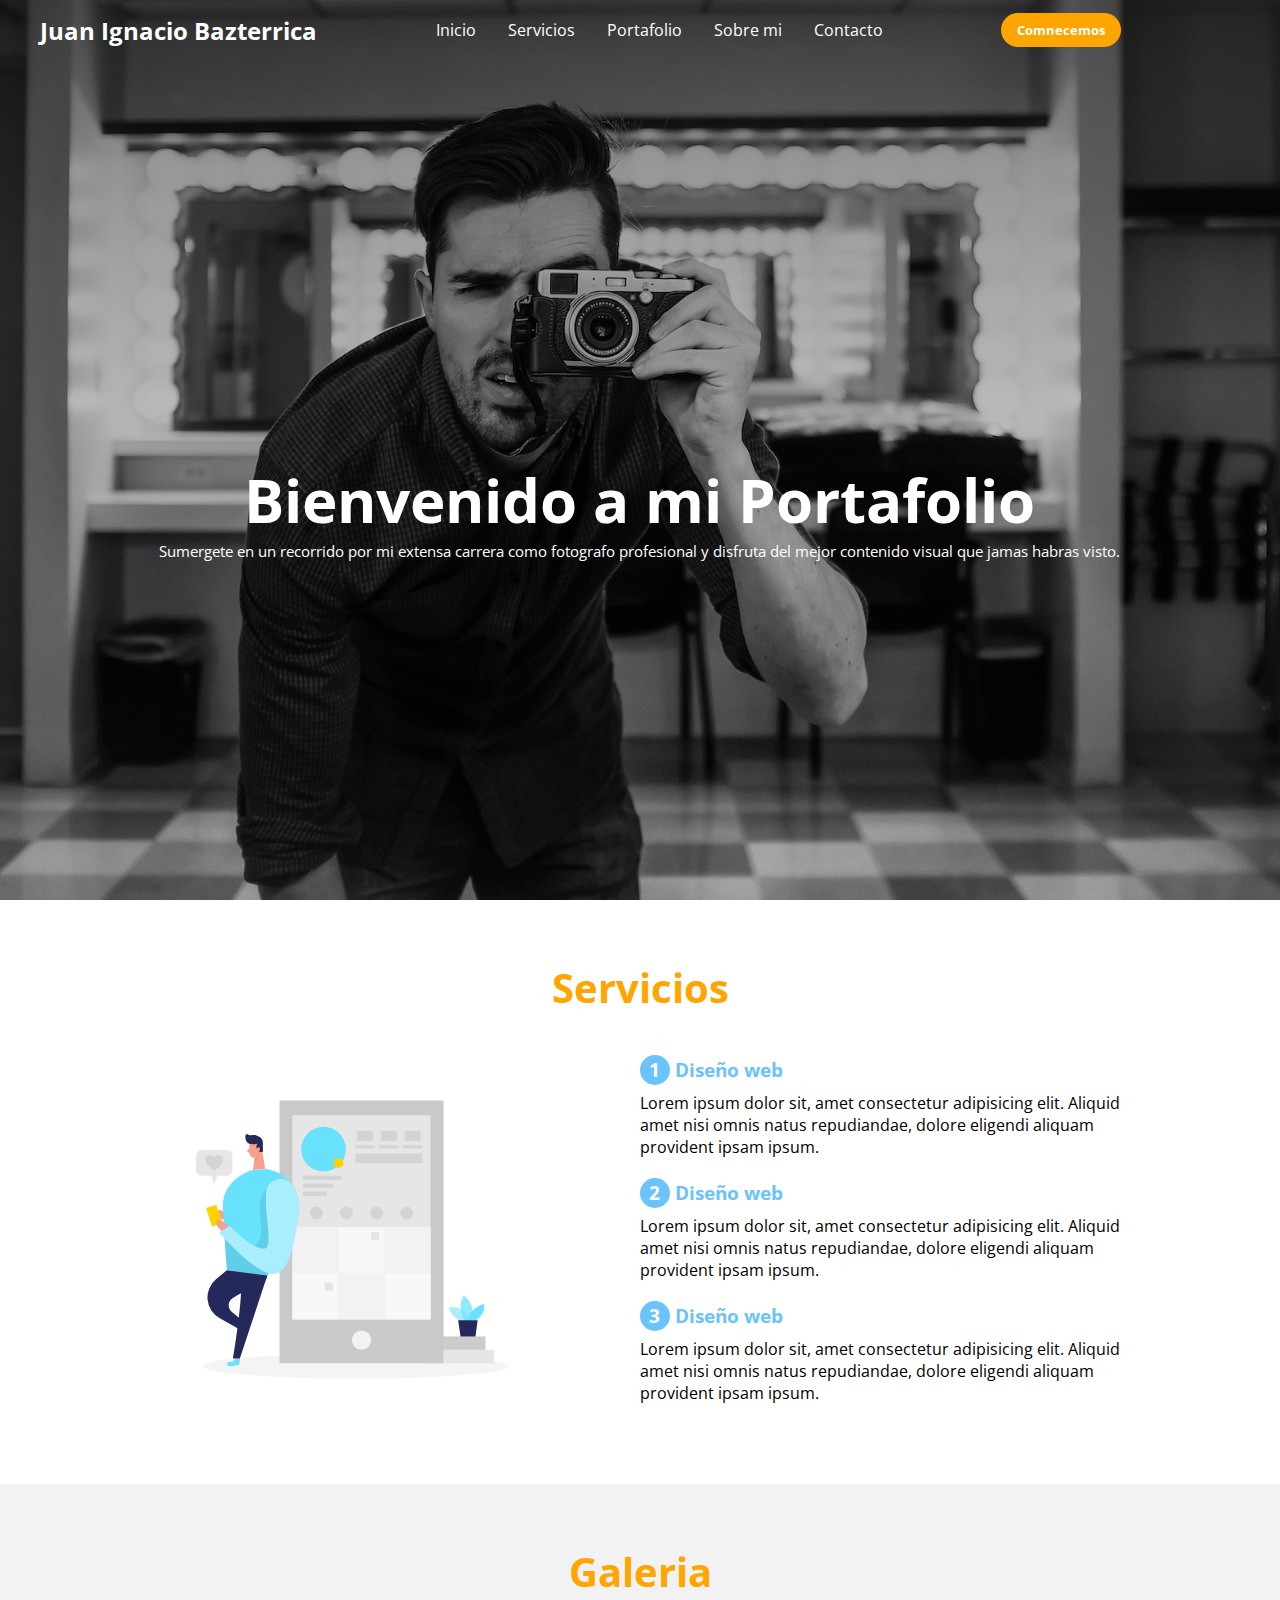
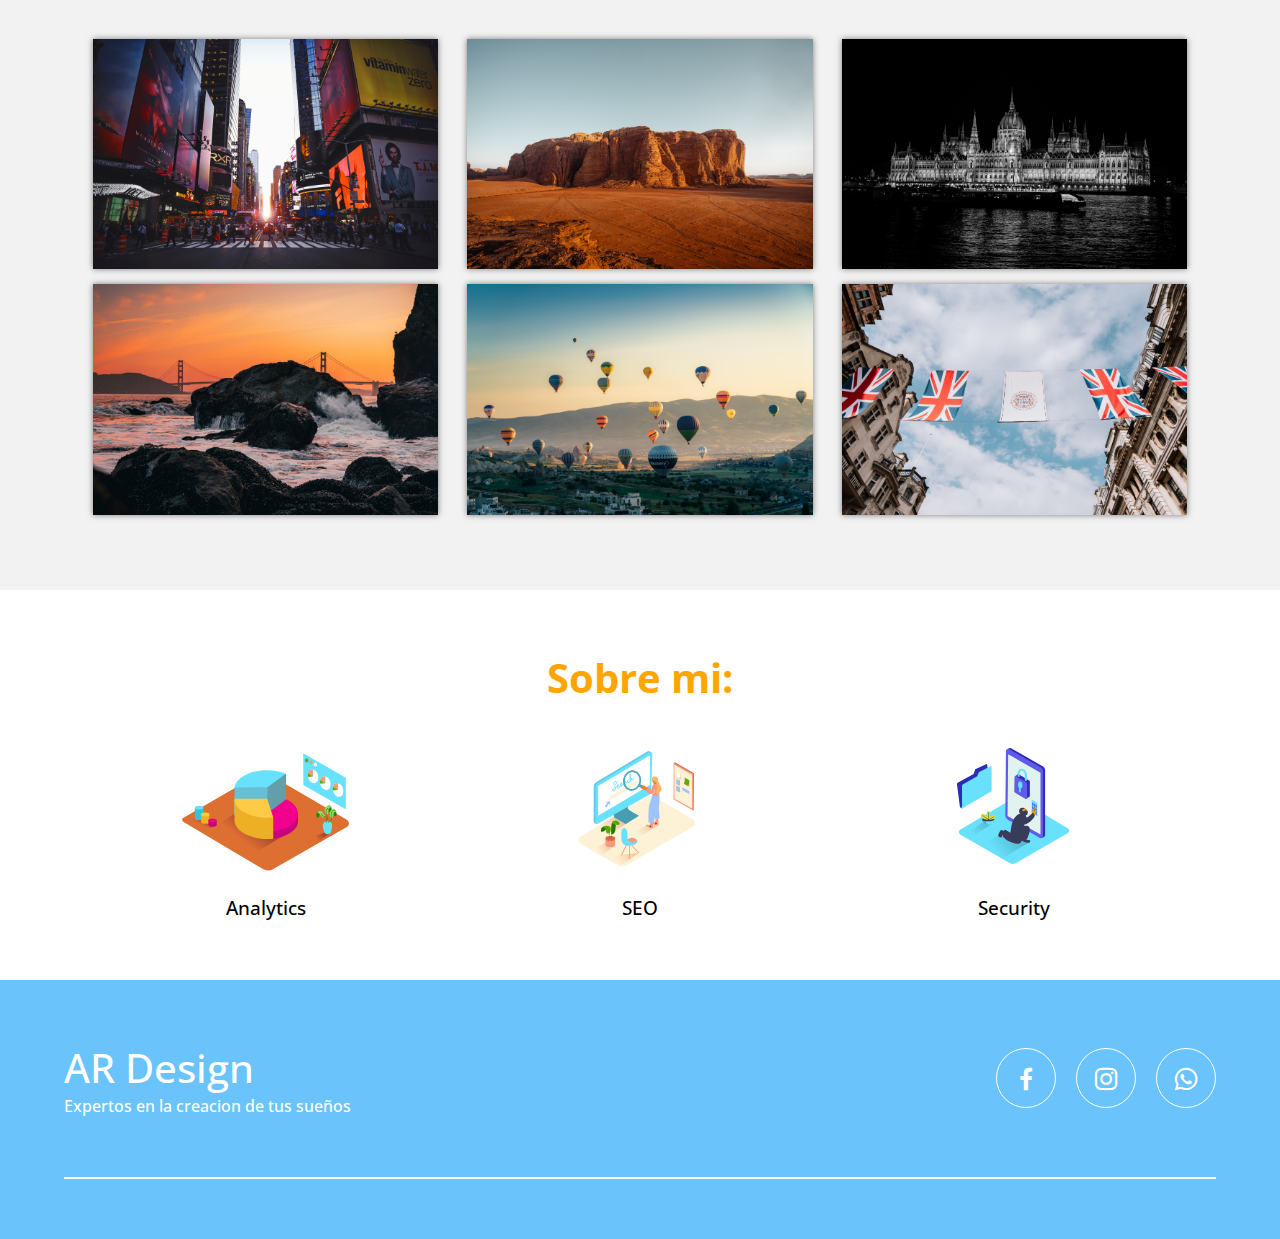
==== commit 5b28ded3: "tercer commit PF - REY" ====
--- a/index.html
+++ b/index.html
@@ -136,8 +136,8 @@
     <footer id="contacto">
       <div class="contenedor footer-content">
         <div class="contact-us">
-          <h2 class="brand">AlexCG Design</h2>
-          <p>Somos experos en la creacion de tus sueños</p>
+          <h2 class="brand">AR Design</h2>
+          <p>Expertos en la creacion de tus sueños</p>
         </div>
         <div class="social-media">
           <a href="./" class="social-media-icon">
@@ -150,7 +150,8 @@
             <i class="bx bxl-whatsapp"></i>
           </a>
         </div>
-      </div>  
+      </div> 
+      <div class="line"></div> 
     </footer>
       
     <script src="js/menu.js"></script>
--- a/css/estilos.css
+++ b/css/estilos.css
@@ -47,6 +47,7 @@
 }
 
 .head{
+    text-align: center;
     padding: 0;
     height: 100%;
     display: flex;
@@ -125,6 +126,7 @@
 }
 
 .img-galeria{
+    object-fit: cover;
     width: 30%;
     display: block;
     margin-bottom: 15px;
@@ -142,11 +144,24 @@
     display: flex;
     justify-content: center;
     align-items: center;
+    transform: translate(100%);
+    transition: trasnform .2s ease-in-out;
+}
+
+.show{
+    transform: translate(0);
 }
 
 .agregar-imagen{
+    object-fit: cover;
     width: 60%;
     border-radius: 10px;
+    transform: scale(0);
+    transition: transform .3s .2s;
+}
+
+.showImage{
+    transform: scale(1);
 }
 
 .close{
@@ -158,6 +173,98 @@
     color: #fff;
 }
 
+.experts{
+    display: flex;
+    justify-content: space-evenly;
+    align-items: center;
+    flex-wrap: wrap;
+}
+
+.cont-expert{
+    width: 30%;
+    text-align: center;
+    margin-bottom: auto;
+}
+
+.cont-expert img{
+    width: 50%;
+    display: block;
+    margin: 0 auto;
+}
+
+.n-expert{
+    display: inline-block;
+    margin-top: 20px;
+    width: 100%;
+    font-weight: 500;
+}
+
+/* FOOTER */
+
+footer{
+    background:rgb(106, 195, 251);
+    padding-bottom: 0.1px;
+}
+
+.footer-content{
+    display: flex;
+    justify-content: space-between;
+    align-items: center;
+    flex-wrap: wrap;
+    padding-top: 60px;
+    padding-bottom: 40px;
+    
+}
+
+.contact-us{
+    width: 40%;
+    color: #fff;
+}
+
+.brand{
+    font-weight: 500;
+    font-size: 40px;
+}
+
+.brand+p{
+    font-weight: 500;
+}
+
+.social-media{
+    width: 50%;
+    display: flex;
+    justify-content: flex-end;
+}
+
+.social-media-icon{
+    display: inline-block;
+    margin-left: 20px;
+    width: 60px;
+    height: 60px;
+    border: 1px solid #fff;
+    border-radius: 50%;
+    text-align: center;
+    color: #fff;
+}
+
+.social-media-icon:hover{
+    background: #fff;
+    color: rgb(106, 195, 251);
+}
+
+.social-media-icon i{
+    font-size: 30px;
+    line-height: 60px;
+}
+
+.line{
+    width: 90%;
+    max-width: 1200px;
+    margin: 0 auto;
+    height: 2px;
+    background: #fff;
+    margin-bottom: 60px;
+}
 
 .navbar {
     width: 100%;
@@ -217,7 +324,7 @@
     height: 0;
     top: 60px;
     width: 300px;
-    background: rgba(255, 255, 255, 0.1);
+    background: rgba(17, 17, 17, 0.184);
     backdrop-filter: blur(15px);
     border-radius: 10px;
     overflow: hidden;
@@ -226,6 +333,7 @@
 
 .dropdown_menu.open {
     height: 275px;
+    
 }
 
 .dropdown_menu li {
@@ -254,7 +362,7 @@
 
     .navbar .links,
     .action_btn {
-        display: none;
+        display: none;  
     }
 
     .navbar .toggle-btn {
@@ -267,6 +375,35 @@
 
     .dropdown_menu{
         display: block;
+    }
+    
+    .titulo{
+        font-size: 40px;
+    }
+    
+    .contenedor-servicio img{
+        width: 80%;
+        margin-bottom: 40px;
+    }
+    
+    .checlist-servicio{
+        width: 80%;
+    }
+    
+    .servicie{
+        margin-bottom: 30px;
+    }
+    
+    .agregar-imagen{
+        width: 80%;
+    }
+    
+    .img-galeria{
+        width: 45%;
+    }
+    
+    .cont-expert{
+        width: 80%;
     }
 }
 
@@ -274,6 +411,43 @@
     .dropdown_menu{
         left: 2rem;
         width: unset;
+        position: fixed;
+    }
+
+    .footer-content{
+        justify-content: center;
+    }
+    
+    .social-media{
+        width: 90%;
+        justify-content: space-evenly;
+    }
+    
+    .social-media i{
+        margin-left: 0;
+    }
+
+    .contenedor-servicio img{
+        width: 95%;
+        margin-bottom: 40px;
+    }
+    
+    .checlist-servicio{
+        width: 95%;
+    }
+    
+    .contact-us{
+        text-align: center;
+        width: 90%;
+        margin-bottom: 40px;
+    }
+
+    .agregar-imagen{
+        width: 95%;
+    }
+    
+    .img-galeria{
+        width: 95%;
     }
 }
 
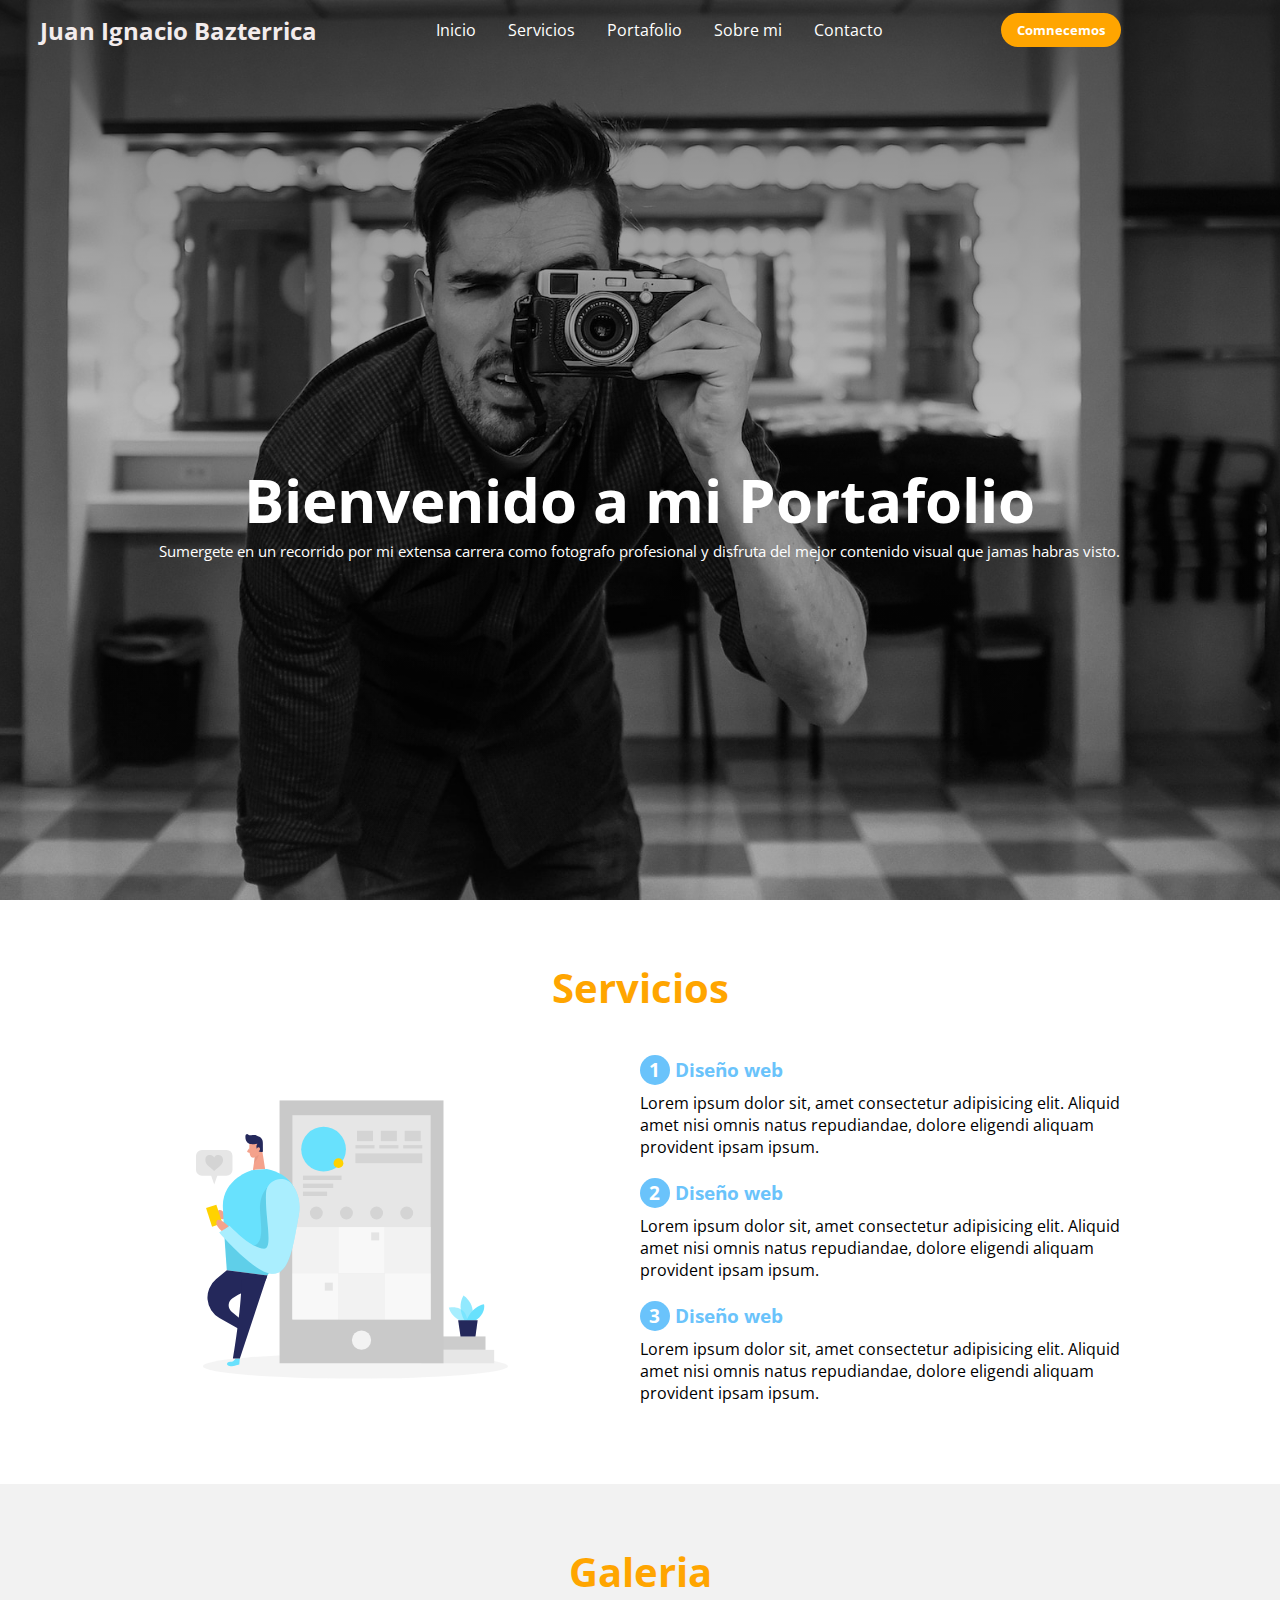
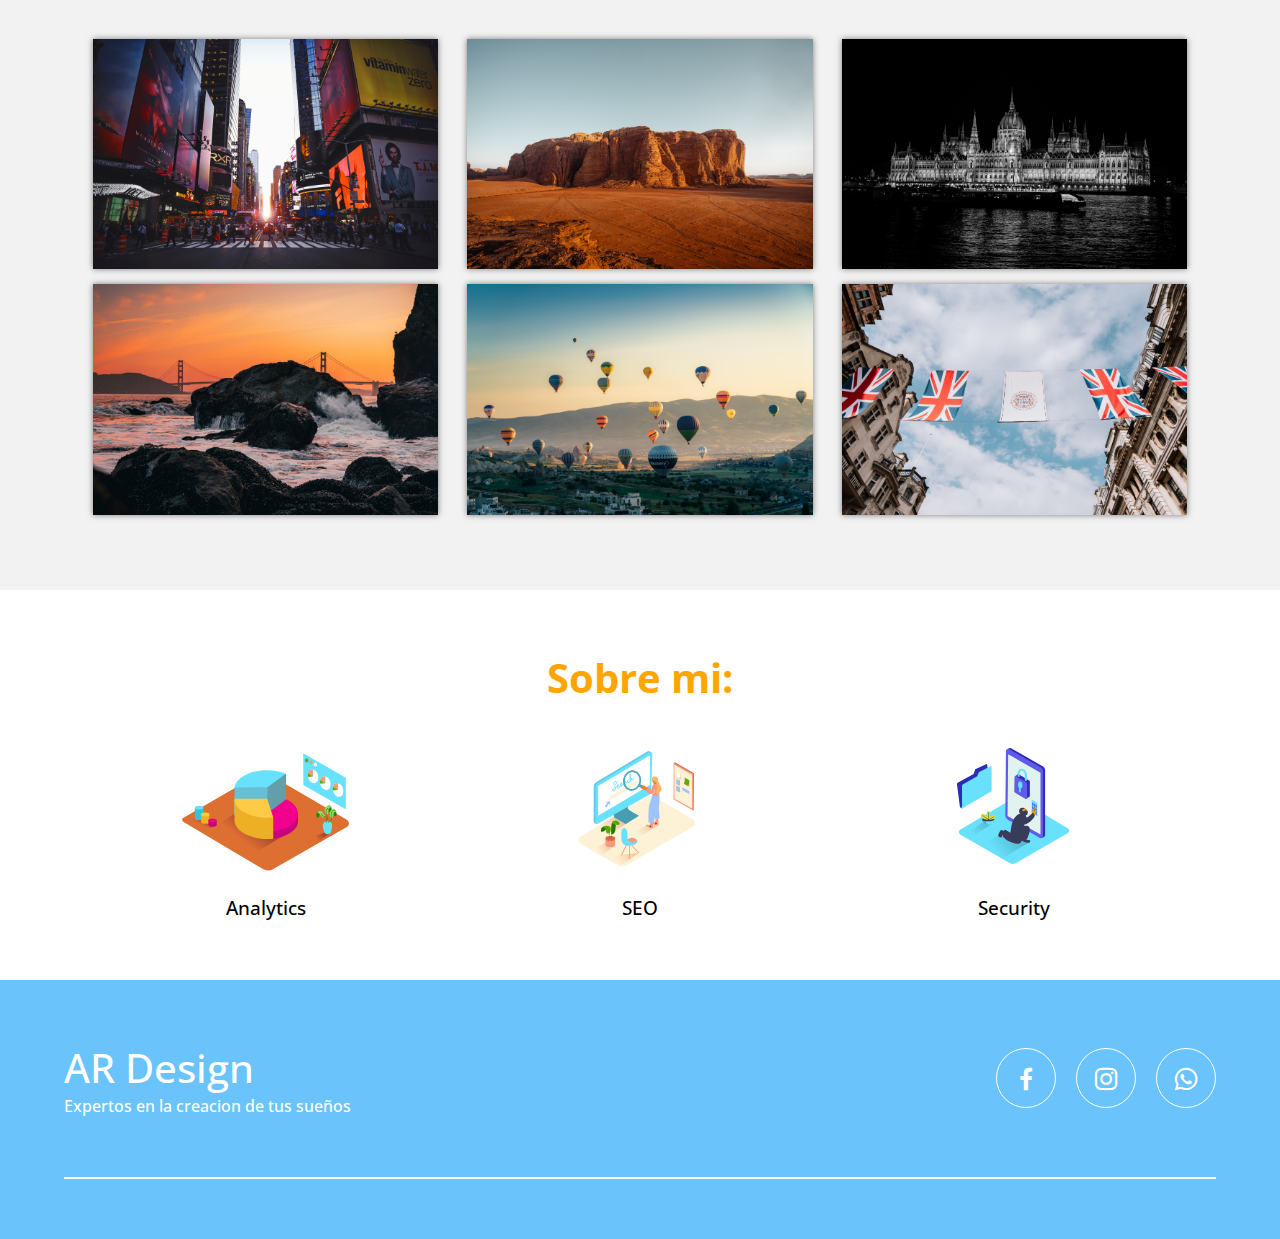
==== commit c4750660: "agrego cosas al css" ====
--- a/index.html
+++ b/index.html
@@ -5,6 +5,12 @@
     <meta http-equiv="X-UA-Compatible" content="IE=edge" />
     <meta name="viewport" content="width=device-width, initial-scale=1.0" />
     <link rel="Shortcut icon" href="./favicon.ico" type="image/png" />
+    <link rel="preconnect" href="https://fonts.googleapis.com" />
+    <link rel="preconnect" href="https://fonts.gstatic.com" crossorigin />
+    <link
+      href="https://fonts.googleapis.com/css2?family=Montserrat+Subrayada&family=Qwigley&display=swap"
+      rel="stylesheet"
+    />
     <link
       href="https://unpkg.com/boxicons@2.1.4/css/boxicons.min.css"
       rel="stylesheet"
@@ -55,8 +61,9 @@
       <div class="contenedor head">
         <h1 class="titulo" id="title">Bienvenido a mi Portafolio</h1>
         <p class="copy">
-          Sumergete en un recorrido por mi extensa carrera como fotografo profesional y disfruta del mejor contenido
-          visual que jamas habras visto.
+          Sumergete en un recorrido por mi extensa carrera como fotografo
+          profesional y disfruta del mejor contenido visual que jamas habras
+          visto.
         </p>
       </div>
     </header>
@@ -111,8 +118,12 @@
         </div>
       </section>
       <section class="imagen-light">
-        <img src="./assets/img/closeLight.svg" alt="" class="close">
-        <img src="./assets/img/fondo header 2.jpg" alt="" class="agregar-imagen">
+        <img src="./assets/img/closeLight.svg" alt="" class="close" />
+        <img
+          src="./assets/img/fondo header 2.jpg"
+          alt=""
+          class="agregar-imagen"
+        />
       </section>
       <section class="contenedor" id="sobre_mi">
         <h2 class="subtitulo">Sobre mi:</h2>
@@ -150,13 +161,12 @@
             <i class="bx bxl-whatsapp"></i>
           </a>
         </div>
-      </div> 
-      <div class="line"></div> 
+      </div>
+      <div class="line"></div>
     </footer>
-      
+
     <script src="js/menu.js"></script>
     <script src="js/lightbox.js"></script>
-      
 
     <script>
       const toggleBtn = document.querySelector(".toggle_btn");
--- a/css/estilos.css
+++ b/css/estilos.css
@@ -57,6 +57,9 @@
     color: #fff;
 }
 
+.logo a{
+    color: rgb(243, 236, 236);
+}
 .titulo {
     font-size: 60px;
 
@@ -160,7 +163,7 @@
     transition: transform .3s .2s;
 }
 
-.showImage{
+ .showImage{
     transform: scale(1);
 }
 
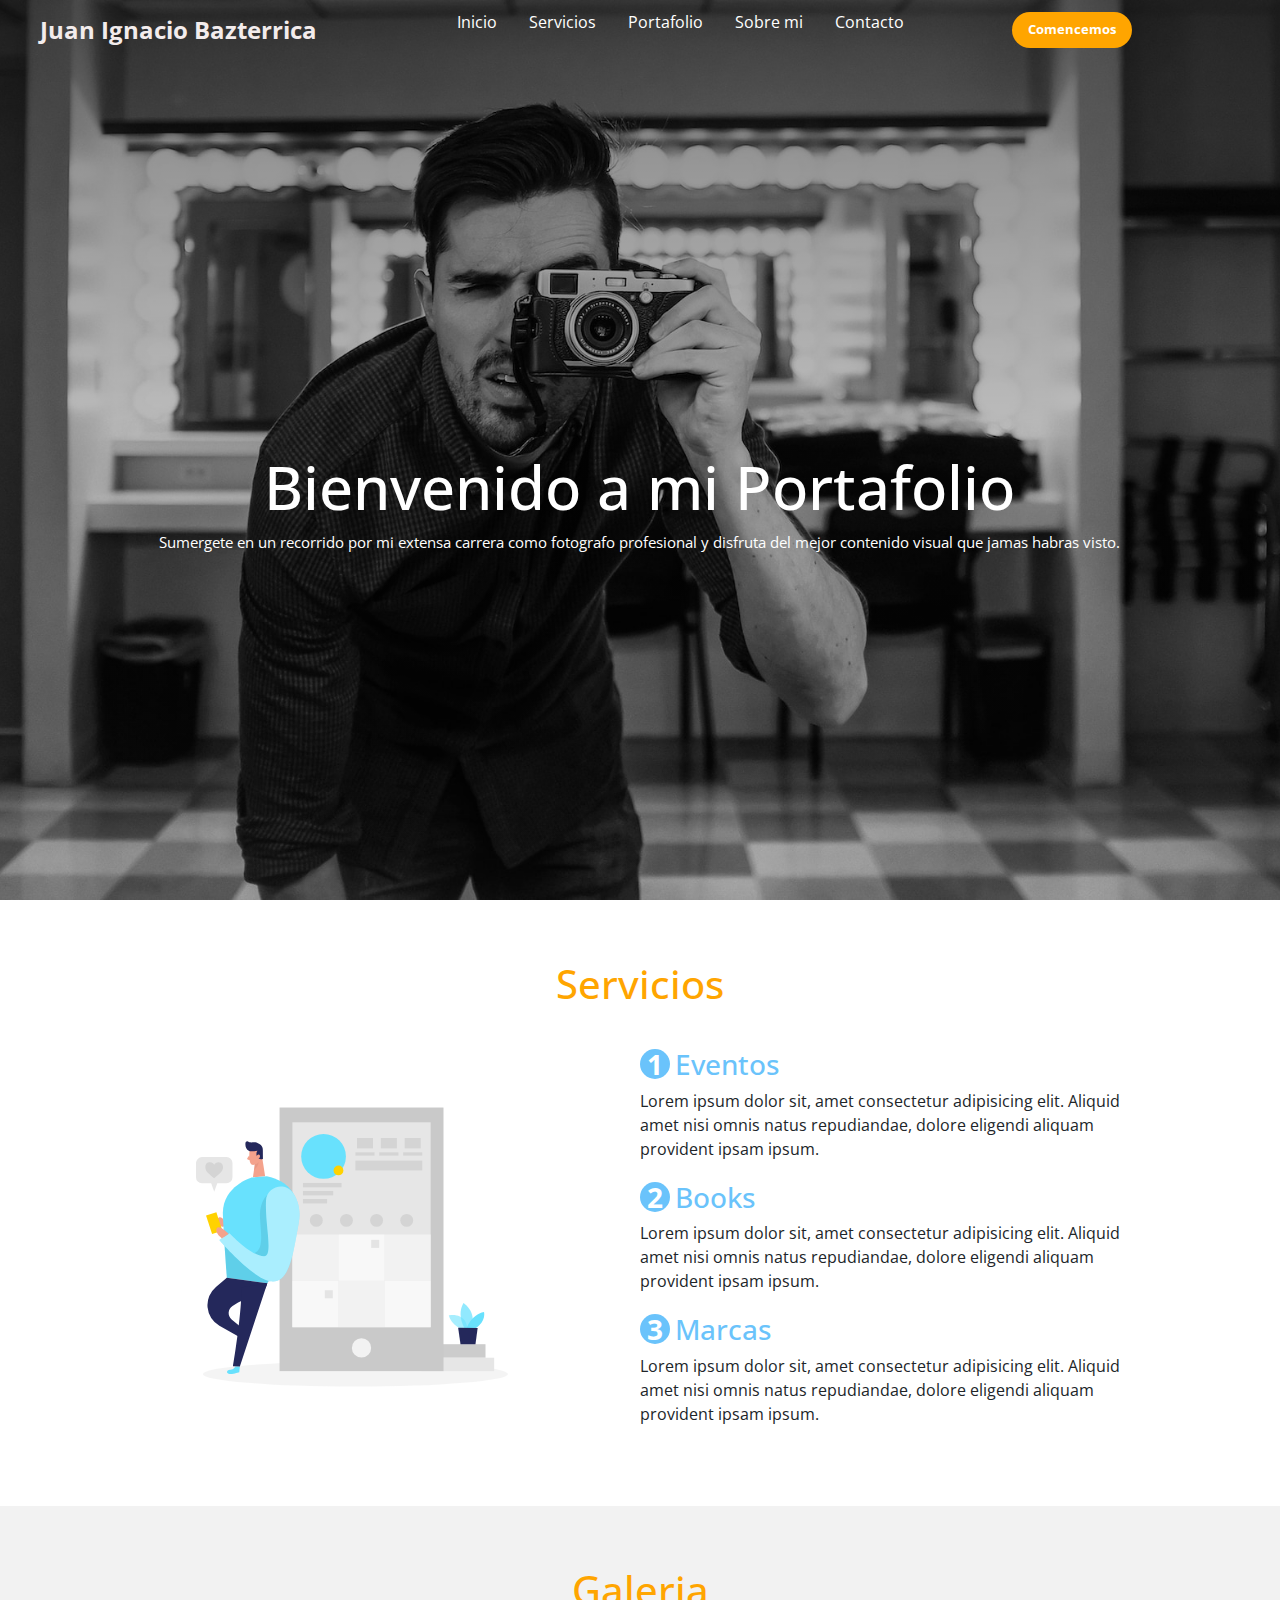
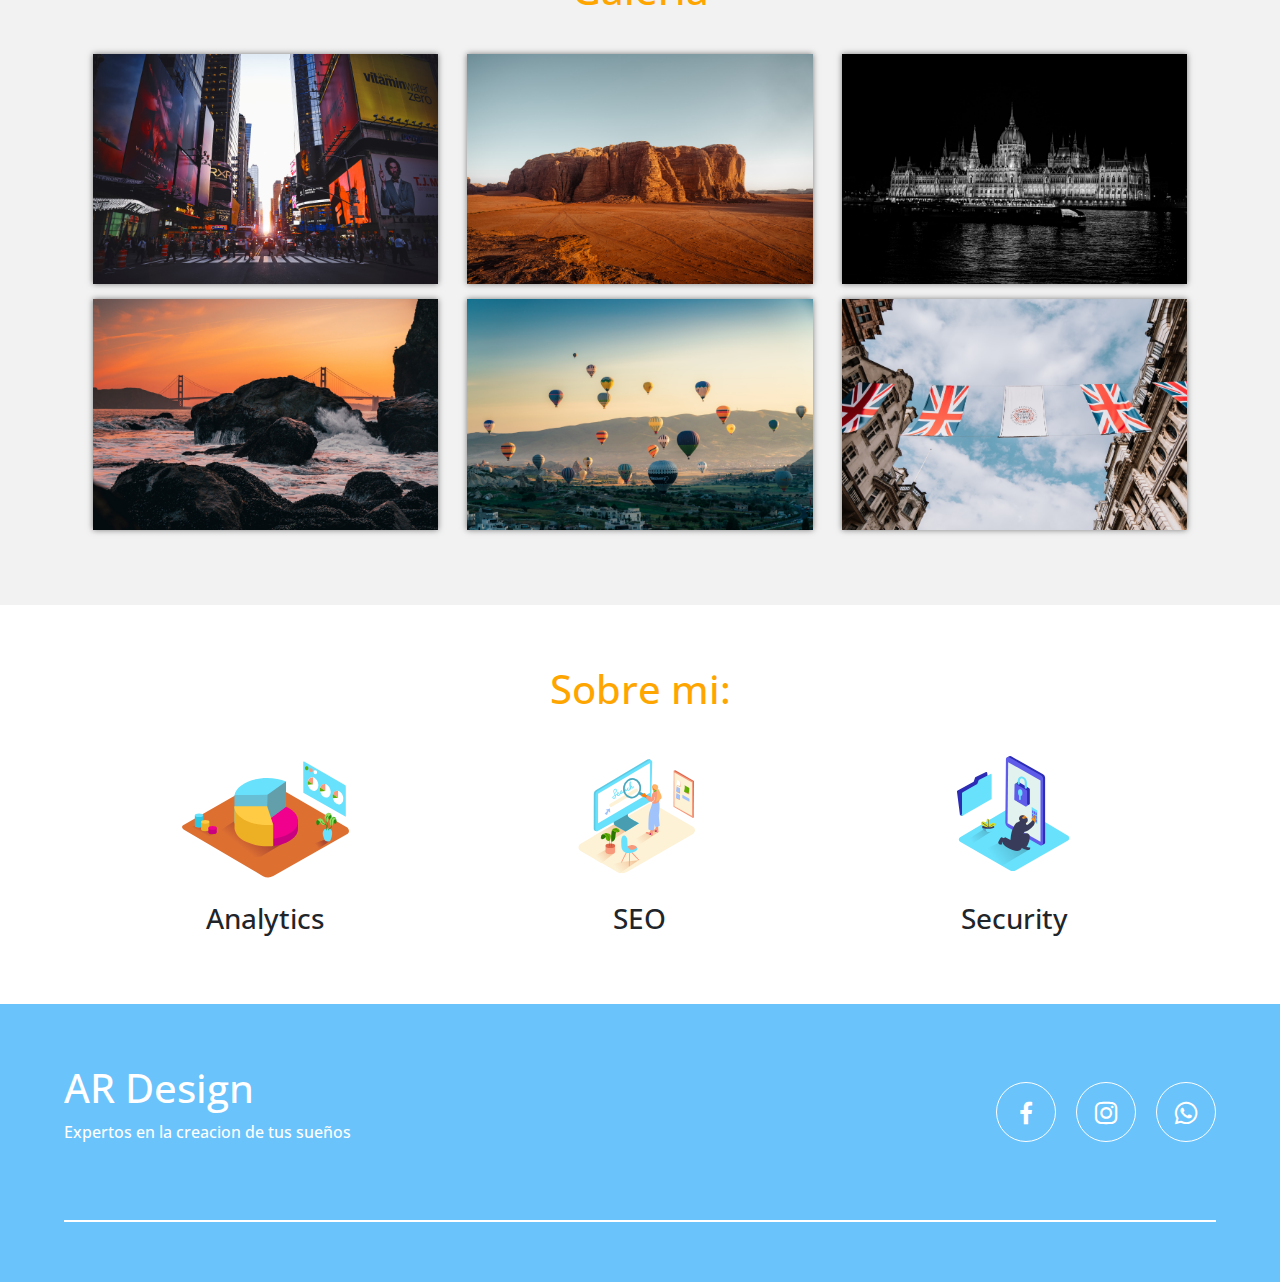
==== commit 65c58cf3: "agregando pagina servicios" ====
--- a/index.html
+++ b/index.html
@@ -28,11 +28,12 @@
       crossorigin="anonymous"
       referrerpolicy="no-referrer"
     />
+    <link rel="stylesheet" href="./css/bootstrap.min.css" />
     <link rel="stylesheet" href="./css/estilos.css" />
     <title>Juan Ignacio Bazterrica - Fotografia y Video Profesional</title>
   </head>
   <body>
-    <header>
+    <header class="header-index">
       <div class="navbar">
         <div class="logo"><a href="">Juan Ignacio Bazterrica</a></div>
         <ul class="links">
@@ -43,7 +44,7 @@
           <li><a href="#contacto">Contacto</a></li>
         </ul>
         <!-- Hamburger menu -->
-        <a href="" class="action_btn">Comnecemos</a>
+        <a href="" class="action_btn">Comencemos</a>
         <div class="toggle_btn">
           <i class="fa-solid fa-bars"></i>
         </div>
@@ -78,7 +79,7 @@
           />
           <div class="checklist-servicio">
             <div class="service">
-              <h3 class="n-service"><span class="number">1</span>Diseño web</h3>
+              <h3 class="n-service"><span class="number">1</span>Eventos</h3>
               <p>
                 Lorem ipsum dolor sit, amet consectetur adipisicing elit.
                 Aliquid amet nisi omnis natus repudiandae, dolore eligendi
@@ -86,7 +87,7 @@
               </p>
             </div>
             <div class="service">
-              <h3 class="n-service"><span class="number">2</span>Diseño web</h3>
+              <h3 class="n-service"><span class="number">2</span>Books</h3>
               <p>
                 Lorem ipsum dolor sit, amet consectetur adipisicing elit.
                 Aliquid amet nisi omnis natus repudiandae, dolore eligendi
@@ -94,7 +95,7 @@
               </p>
             </div>
             <div class="service">
-              <h3 class="n-service"><span class="number">3</span>Diseño web</h3>
+              <h3 class="n-service"><span class="number">3</span>Marcas</h3>
               <p>
                 Lorem ipsum dolor sit, amet consectetur adipisicing elit.
                 Aliquid amet nisi omnis natus repudiandae, dolore eligendi
@@ -165,6 +166,7 @@
       <div class="line"></div>
     </footer>
 
+    <script src="./js/bootstrap.bundle.min.js"></script>
     <script src="js/menu.js"></script>
     <script src="js/lightbox.js"></script>
 
--- a/css/estilos.css
+++ b/css/estilos.css
@@ -1,466 +1,425 @@
+/* FOOTER */
+footer {
+  background: rgb(106, 195, 251);
+  padding-bottom: 0.1px;
+}
+
+.footer-content {
+  display: flex;
+  justify-content: space-between;
+  align-items: center;
+  flex-wrap: wrap;
+  padding-top: 60px;
+  padding-bottom: 40px;
+}
+
+.contact-us {
+  width: 40%;
+  color: #fff;
+}
+
+.brand {
+  font-weight: 500;
+  font-size: 40px;
+}
+
+.brand + p {
+  font-weight: 500;
+}
+
+.social-media {
+  width: 50%;
+  display: flex;
+  justify-content: flex-end;
+}
+
+.social-media-icon {
+  display: inline-block;
+  margin-left: 20px;
+  width: 60px;
+  height: 60px;
+  border: 1px solid #fff;
+  border-radius: 50%;
+  text-align: center;
+  color: #fff;
+}
+
+.social-media-icon:hover {
+  background: #fff;
+  color: rgb(106, 195, 251);
+}
+
+.social-media-icon i {
+  font-size: 30px;
+  line-height: 60px;
+}
+
+.line {
+  width: 90%;
+  max-width: 1200px;
+  margin: 0 auto;
+  height: 2px;
+  background: #fff;
+  margin-bottom: 60px;
+}
+
+.navbar {
+  width: 100%;
+  height: 60px;
+  max-width: 1200px;
+  margin: 0 auto;
+  display: flex;
+  align-items: center;
+  justify-content: space-between;
+}
+
+.navbar .logo a {
+  font-size: 1.5rem;
+  font-weight: bold;
+}
+
+.navbar .links {
+  display: flex;
+  gap: 2rem;
+}
+
+.navbar .toggle-btn {
+  color: #fff;
+  font-size: 1.5rem;
+  cursor: pointer;
+  display: none;
+}
+
+.action_btn {
+  background-color: orange;
+  color: #fff;
+  padding: 0.5rem 1rem;
+  border: none;
+  outline: none;
+  border-radius: 20px;
+  font-size: 0.8rem;
+  font-weight: bold;
+  cursor: pointer;
+  transition: scale 0.2 ease;
+}
+
+.action_btn:hover {
+  scale: 1.05;
+  color: #fff;
+}
+
+.action_btn:active {
+  scale: 0.95;
+}
+
+/* SERVICIOS */
+.subtitulo {
+  text-align: center;
+  font-weight: 300px;
+  /* color: #967dcf; */
+  color: orange;
+  margin-bottom: 40px;
+  font-size: 40px;
+}
+
+.contenedor-servicio {
+  display: flex;
+  justify-content: space-evenly;
+  align-items: center;
+  flex-wrap: wrap;
+}
+
+.contenedor-servicio img {
+  width: 40%;
+}
+
+.checklist-servicio {
+  width: 45%;
+}
+
+.service {
+  margin-bottom: 20px;
+}
+
+.n-service {
+  margin-bottom: 7px;
+  color: rgb(106, 195, 251);
+}
+
+.number {
+  display: inline-block;
+  background-color: rgb(106, 195, 251);
+  color: #fff;
+  width: 30px;
+  height: 30px;
+  text-align: center;
+  border-radius: 50%;
+  font-weight: 700;
+  line-height: 30px;
+  margin-right: 5px;
+}
+
+.gallery {
+  background: #f2f2f2;
+}
+
+.contenedor-galeria {
+  display: flex;
+  justify-content: space-evenly;
+  flex-wrap: wrap;
+}
+
+.img-galeria {
+  object-fit: cover;
+  width: 30%;
+  display: block;
+  margin-bottom: 15px;
+  box-shadow: 0 0 6px rgba(0, 0, 0, 0.5);
+  cursor: pointer;
+}
+
+.imagen-light {
+  position: fixed;
+  background: rgba(0, 0, 0, 0.5);
+  width: 100%;
+  height: 100%;
+  top: 0;
+  left: 0;
+  display: flex;
+  justify-content: center;
+  align-items: center;
+  transform: translate(100%);
+  transition: trasnform 0.2s ease-in-out;
+}
+
+.show {
+  transform: translate(0);
+}
+
+.agregar-imagen {
+  object-fit: cover;
+  width: 60%;
+  border-radius: 10px;
+  transform: scale(0);
+  transition: transform 0.3s 0.2s;
+}
+
+.showImage {
+  transform: scale(1);
+}
+
+.close {
+  position: absolute;
+  top: 15px;
+  right: 15px;
+  width: 20px;
+  cursor: pointer;
+  color: #fff;
+}
+
+.experts {
+  display: flex;
+  justify-content: space-evenly;
+  align-items: center;
+  flex-wrap: wrap;
+}
+
+.cont-expert {
+  width: 30%;
+  text-align: center;
+  margin-bottom: auto;
+}
+
+.cont-expert img {
+  width: 50%;
+  display: block;
+  margin: 0 auto;
+}
+
+.n-expert {
+  display: inline-block;
+  margin-top: 20px;
+  width: 100%;
+  font-weight: 500;
+}
+
+/* HEADER*/
+body {
+  height: 100vh;
+  background-color: rgba(255, 255, 255, 0.7921568627);
+}
+
+li {
+  list-style: none;
+}
+
+a {
+  text-decoration: none;
+  color: #fff;
+  font-size: 1rem;
+}
+
+a:hover {
+  color: orange;
+}
+
+header {
+  position: relative;
+  padding: 0 2rem;
+  height: 100vh;
+  background: #C9CCD3;
+  background-image: linear-gradient(to top, rgba(255, 255, 255, 0) 0%, rgba(0, 0, 0, 0.5) 100%), url(../assets/img/fondo\ header\ 3.jpg);
+  background-repeat: no-repeat;
+  background-size: cover;
+  background-position: center;
+  background-attachment: fixed;
+}
+
+.head {
+  text-align: center;
+  padding: 0;
+  height: 100%;
+  display: flex;
+  justify-content: center;
+  align-items: center;
+  flex-direction: column;
+  color: #fff;
+}
+
+.logo a {
+  color: rgb(243, 236, 236);
+}
+
+.titulo {
+  font-size: 60px;
+}
+
+.copy {
+  font-weight: 300px;
+  font-size: 15px;
+}
+
+/* DROPDOWN MENU */
+.dropdown_menu {
+  display: none;
+  position: absolute;
+  right: 2rem;
+  height: 0;
+  top: 60px;
+  width: 300px;
+  background: rgba(17, 17, 17, 0.184);
+  backdrop-filter: blur(15px);
+  border-radius: 10px;
+  overflow: hidden;
+  transition: height cubic-bezier(0.175, 0.885, 0.32, 1.275);
+}
+
+.dropdown_menu.open {
+  height: 275px;
+}
+
+.dropdown_menu li {
+  padding: 0.7rem;
+  display: flex;
+  align-items: center;
+  justify-content: center;
+}
+
+.dropdown_menu .action_btn {
+  width: 100%;
+  display: flex;
+  justify-content: center;
+}
+
+.fa-solid {
+  position: fixed;
+}
+
+/* RESPONSIVE DESIGN */
+@media (max-width: 992px) {
+  .navbar .links,
+  .action_btn {
+    display: none;
+  }
+  .navbar .toggle-btn {
+    display: block;
+  }
+  .navbar_menu {
+    display: block;
+  }
+  .dropdown_menu {
+    display: block;
+  }
+  .titulo {
+    font-size: 40px;
+  }
+  .contenedor-servicio img {
+    width: 80%;
+    margin-bottom: 40px;
+  }
+  .checlist-servicio {
+    width: 80%;
+  }
+  .servicie {
+    margin-bottom: 30px;
+  }
+  .agregar-imagen {
+    width: 80%;
+  }
+  .img-galeria {
+    width: 45%;
+  }
+  .cont-expert {
+    width: 80%;
+  }
+}
+@media (max-width: 576px) {
+  .dropdown_menu {
+    left: 2rem;
+    width: unset;
+    position: fixed;
+  }
+  .footer-content {
+    justify-content: center;
+  }
+  .social-media {
+    width: 90%;
+    justify-content: space-evenly;
+  }
+  .social-media i {
+    margin-left: 0;
+  }
+  .contenedor-servicio img {
+    width: 95%;
+    margin-bottom: 40px;
+  }
+  .checlist-servicio {
+    width: 95%;
+  }
+  .contact-us {
+    text-align: center;
+    width: 90%;
+    margin-bottom: 40px;
+  }
+  .agregar-imagen {
+    width: 95%;
+  }
+  .img-galeria {
+    width: 95%;
+  }
+}
+/*CONTENEDORES*/
+.contenedor {
+  width: 90%;
+  max-width: 1200px;
+  overflow: hidden;
+  margin: auto;
+  padding: 60px 0;
+}
+
 * {
-    margin: 0;
-    padding: 0;
-    box-sizing: border-box;
-    font-family: 'Open Sans', sans-serif
-}
-
-:root{
-    scroll-behavior: smooth;
-}
-
-body {
-    height: 100vh;
-    background-color: #ffffffca;
-    
-
-}
-
-li {
-    list-style: none
-}
-
-a {
-    text-decoration: none;
-    color: #fff;
-    font-size: 1rem;
-}
-
-a:hover {
-    color: orange;
-}
-
-/* HEADER*/
-
-header {
-    position: relative;
-    padding: 0 2rem;
-
-    height: 100vh;
-    background: #C9CCD3;
-    background-image: linear-gradient(to top, rgba(255, 255, 255, 0) 0%, rgba(0,0,0,0.50) 100%), url(../assets/img/fondo\ header\ 3.jpg);
-    background-repeat: no-repeat;
-    background-size: cover;
-    background-position: center;
-    background-attachment: fixed;
-    
-}
-
-.head{
-    text-align: center;
-    padding: 0;
-    height: 100%;
-    display: flex;
-    justify-content: center;
-    align-items: center;
-    flex-direction: column;
-    color: #fff;
-}
-
-.logo a{
-    color: rgb(243, 236, 236);
-}
-.titulo {
-    font-size: 60px;
-
-}
-
-.copy {
-    font-weight: 300px;
-    font-size: 15px;
-}
-
-/* SERVICIOS */
-
-.subtitulo {
-    text-align: center;
-    font-weight: 300px;
-    /* color: #967dcf; */
-    color: orange;
-    margin-bottom: 40px;
-    font-size: 40px;
-}
-
-.contenedor-servicio{
-    display: flex;
-    justify-content: space-evenly;
-    align-items: center;
-    flex-wrap: wrap;
-}
-
-.contenedor-servicio img{
-    width: 40%;
-}
-
-.checklist-servicio{
-    width: 45%;
-}
-
-.service{
-    margin-bottom: 20px;
-}
-
-.n-service{
-    margin-bottom: 7px;
-    color: rgb(106, 195, 251);
-}
-
-.number{
-    display: inline-block;
-    background-color: rgb(106, 195, 251);
-    color: #fff;
-    width: 30px;
-    height: 30px;
-    text-align: center;
-    border-radius: 50%;
-    font-weight: 700;
-    line-height: 30px;
-    margin-right: 5px;
-}
-
-.gallery{
-    background: #f2f2f2;
-}
-
-.contenedor-galeria{
-    display: flex;
-    justify-content: space-evenly;
-    flex-wrap: wrap;
-}
-
-.img-galeria{
-    object-fit: cover;
-    width: 30%;
-    display: block;
-    margin-bottom: 15px;
-    box-shadow: 0 0 6px rgba(0,0,0, .5);
-    cursor: pointer;
-}
-
-.imagen-light{
-    position: fixed;
-    background: rgba(0,0,0,.5);
-    width: 100%;
-    height: 100%;
-    top: 0;
-    left: 0;
-    display: flex;
-    justify-content: center;
-    align-items: center;
-    transform: translate(100%);
-    transition: trasnform .2s ease-in-out;
-}
-
-.show{
-    transform: translate(0);
-}
-
-.agregar-imagen{
-    object-fit: cover;
-    width: 60%;
-    border-radius: 10px;
-    transform: scale(0);
-    transition: transform .3s .2s;
-}
-
- .showImage{
-    transform: scale(1);
-}
-
-.close{
-    position: absolute;
-    top: 15px;
-    right: 15px;
-    width: 20px;
-    cursor: pointer;
-    color: #fff;
-}
-
-.experts{
-    display: flex;
-    justify-content: space-evenly;
-    align-items: center;
-    flex-wrap: wrap;
-}
-
-.cont-expert{
-    width: 30%;
-    text-align: center;
-    margin-bottom: auto;
-}
-
-.cont-expert img{
-    width: 50%;
-    display: block;
-    margin: 0 auto;
-}
-
-.n-expert{
-    display: inline-block;
-    margin-top: 20px;
-    width: 100%;
-    font-weight: 500;
-}
-
-/* FOOTER */
-
-footer{
-    background:rgb(106, 195, 251);
-    padding-bottom: 0.1px;
-}
-
-.footer-content{
-    display: flex;
-    justify-content: space-between;
-    align-items: center;
-    flex-wrap: wrap;
-    padding-top: 60px;
-    padding-bottom: 40px;
-    
-}
-
-.contact-us{
-    width: 40%;
-    color: #fff;
-}
-
-.brand{
-    font-weight: 500;
-    font-size: 40px;
-}
-
-.brand+p{
-    font-weight: 500;
-}
-
-.social-media{
-    width: 50%;
-    display: flex;
-    justify-content: flex-end;
-}
-
-.social-media-icon{
-    display: inline-block;
-    margin-left: 20px;
-    width: 60px;
-    height: 60px;
-    border: 1px solid #fff;
-    border-radius: 50%;
-    text-align: center;
-    color: #fff;
-}
-
-.social-media-icon:hover{
-    background: #fff;
-    color: rgb(106, 195, 251);
-}
-
-.social-media-icon i{
-    font-size: 30px;
-    line-height: 60px;
-}
-
-.line{
-    width: 90%;
-    max-width: 1200px;
-    margin: 0 auto;
-    height: 2px;
-    background: #fff;
-    margin-bottom: 60px;
-}
-
-.navbar {
-    width: 100%;
-    height: 60px;
-    max-width: 1200px;
-    margin: 0 auto;
-    display: flex;
-    align-items: center;
-    justify-content: space-between;
-}
-
-.navbar .logo a {
-    font-size: 1.5rem;
-    font-weight: bold;
-}
-
-.navbar .links {
-    display: flex;
-    gap: 2rem;
-}
-
-.navbar .toggle-btn {
-    color: #fff;
-    font-size: 1.5rem;
-    cursor: pointer;
-    display: none;
-}
-
-.action_btn {
-    background-color: orange;
-    color: #fff;
-    padding: 0.5rem 1rem;
-    border: none;
-    outline: none;
-    border-radius: 20px;
-    font-size: 0.8rem;
-    font-weight: bold;
-    cursor: pointer;
-    transition: scale 0.2 ease;
-}
-
-.action_btn:hover {
-    scale: 1.05;
-    color: #fff;
-}
-
-.action_btn:active {
-    scale: 0.95;
-}
-
-/* DROPDOWN MENU */
-
-.dropdown_menu {
-    display: none;
-    position: absolute;
-    right: 2rem;
-    height: 0;
-    top: 60px;
-    width: 300px;
-    background: rgba(17, 17, 17, 0.184);
-    backdrop-filter: blur(15px);
-    border-radius: 10px;
-    overflow: hidden;
-    transition: height cubic-bezier(0.175, 0.885, 0.32, 1.275);
-}
-
-.dropdown_menu.open {
-    height: 275px;
-    
-}
-
-.dropdown_menu li {
-    padding: 0.7rem;
-    display: flex;
-    align-items: center;
-    justify-content: center;
-}
-
-.dropdown_menu .action_btn {
-    width: 100%;
-    display: flex;
-    justify-content: center;
-}
-
-.fa-solid{
-    position: fixed;
-}
-
-
-
-
-/* RESPONSIVE DESIGN */
-
-@media (max-width: 992px) {
-
-    .navbar .links,
-    .action_btn {
-        display: none;  
-    }
-
-    .navbar .toggle-btn {
-        display: block;
-    }
-
-    .navbar_menu {
-        display: block;
-    }
-
-    .dropdown_menu{
-        display: block;
-    }
-    
-    .titulo{
-        font-size: 40px;
-    }
-    
-    .contenedor-servicio img{
-        width: 80%;
-        margin-bottom: 40px;
-    }
-    
-    .checlist-servicio{
-        width: 80%;
-    }
-    
-    .servicie{
-        margin-bottom: 30px;
-    }
-    
-    .agregar-imagen{
-        width: 80%;
-    }
-    
-    .img-galeria{
-        width: 45%;
-    }
-    
-    .cont-expert{
-        width: 80%;
-    }
-}
-
-@media (max-width: 576px) {
-    .dropdown_menu{
-        left: 2rem;
-        width: unset;
-        position: fixed;
-    }
-
-    .footer-content{
-        justify-content: center;
-    }
-    
-    .social-media{
-        width: 90%;
-        justify-content: space-evenly;
-    }
-    
-    .social-media i{
-        margin-left: 0;
-    }
-
-    .contenedor-servicio img{
-        width: 95%;
-        margin-bottom: 40px;
-    }
-    
-    .checlist-servicio{
-        width: 95%;
-    }
-    
-    .contact-us{
-        text-align: center;
-        width: 90%;
-        margin-bottom: 40px;
-    }
-
-    .agregar-imagen{
-        width: 95%;
-    }
-    
-    .img-galeria{
-        width: 95%;
-    }
-}
-
-/*CONTENEDORES*/
-
-.contenedor{
-    width: 90%;
-    max-width: 1200px;
-    overflow: hidden;
-    margin: auto;
-    padding: 60px 0;
-}
-
+  margin: 0;
+  padding: 0;
+  box-sizing: border-box;
+  font-family: "Open Sans", sans-serif;
+}/*# sourceMappingURL=estilos.css.map */